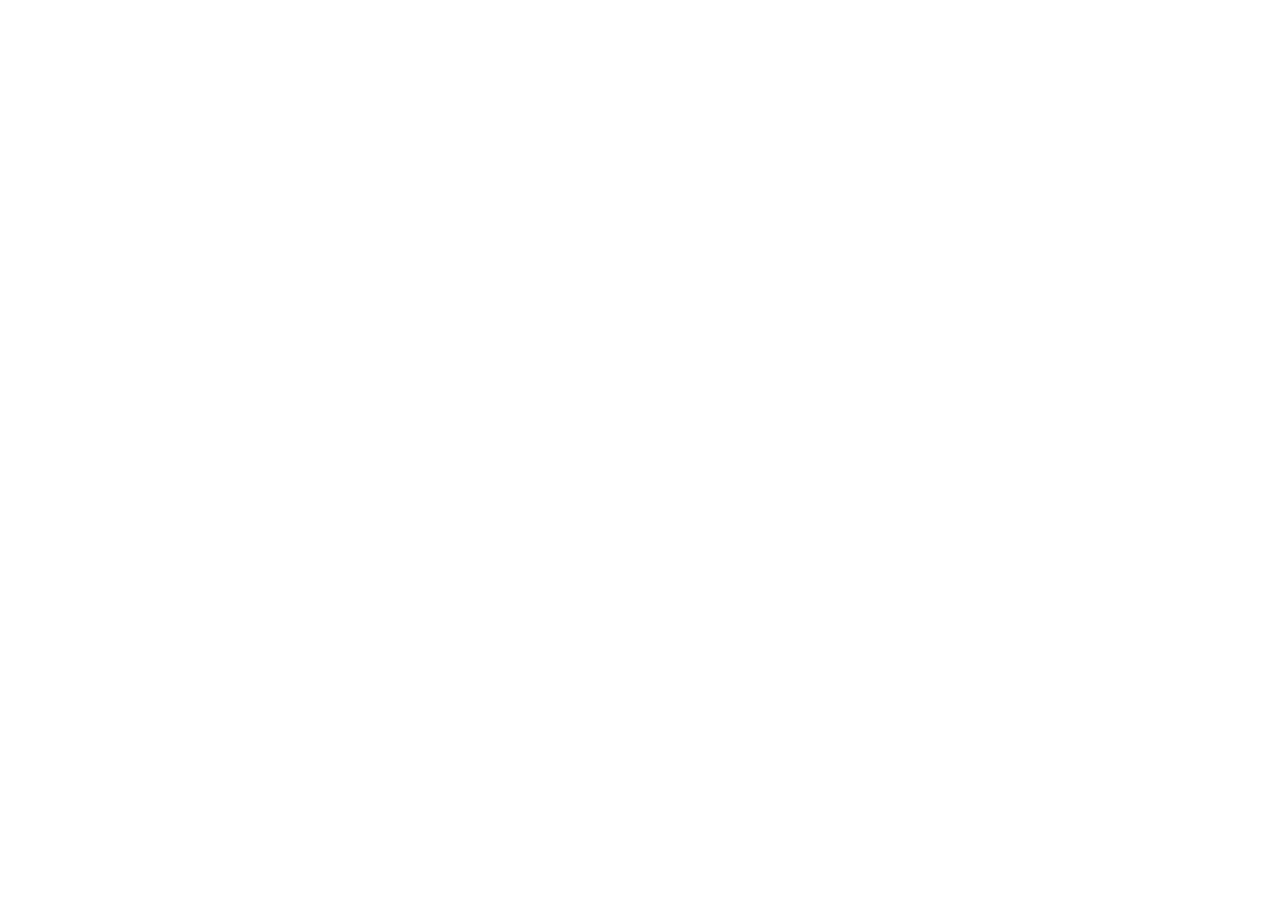
==== learning-path-dashboard/index.html @ 50f43967 "chore: initial project structure" ====
<!DOCTYPE html>
<html lang="vi">
<head>
    <meta charset="UTF-8">
    <meta name="viewport" content="width=device-width, initial-scale=1.0">
    <title>Dashboard Cá nhân & Lộ trình Học tập</title>
    <link rel="stylesheet" href="css/style.css">
    <script src="js/data.js" defer></script>
    <script src="js/app.js" defer></script>
</head>
<body></body>
</html>
---- learning-path-dashboard/css/style.css ----
/* Dashboard Cá nhân & Lộ trình Học tập */
/* Thành viên B sẽ phát triển giao diện và trực quan hóa dữ liệu tại đây */
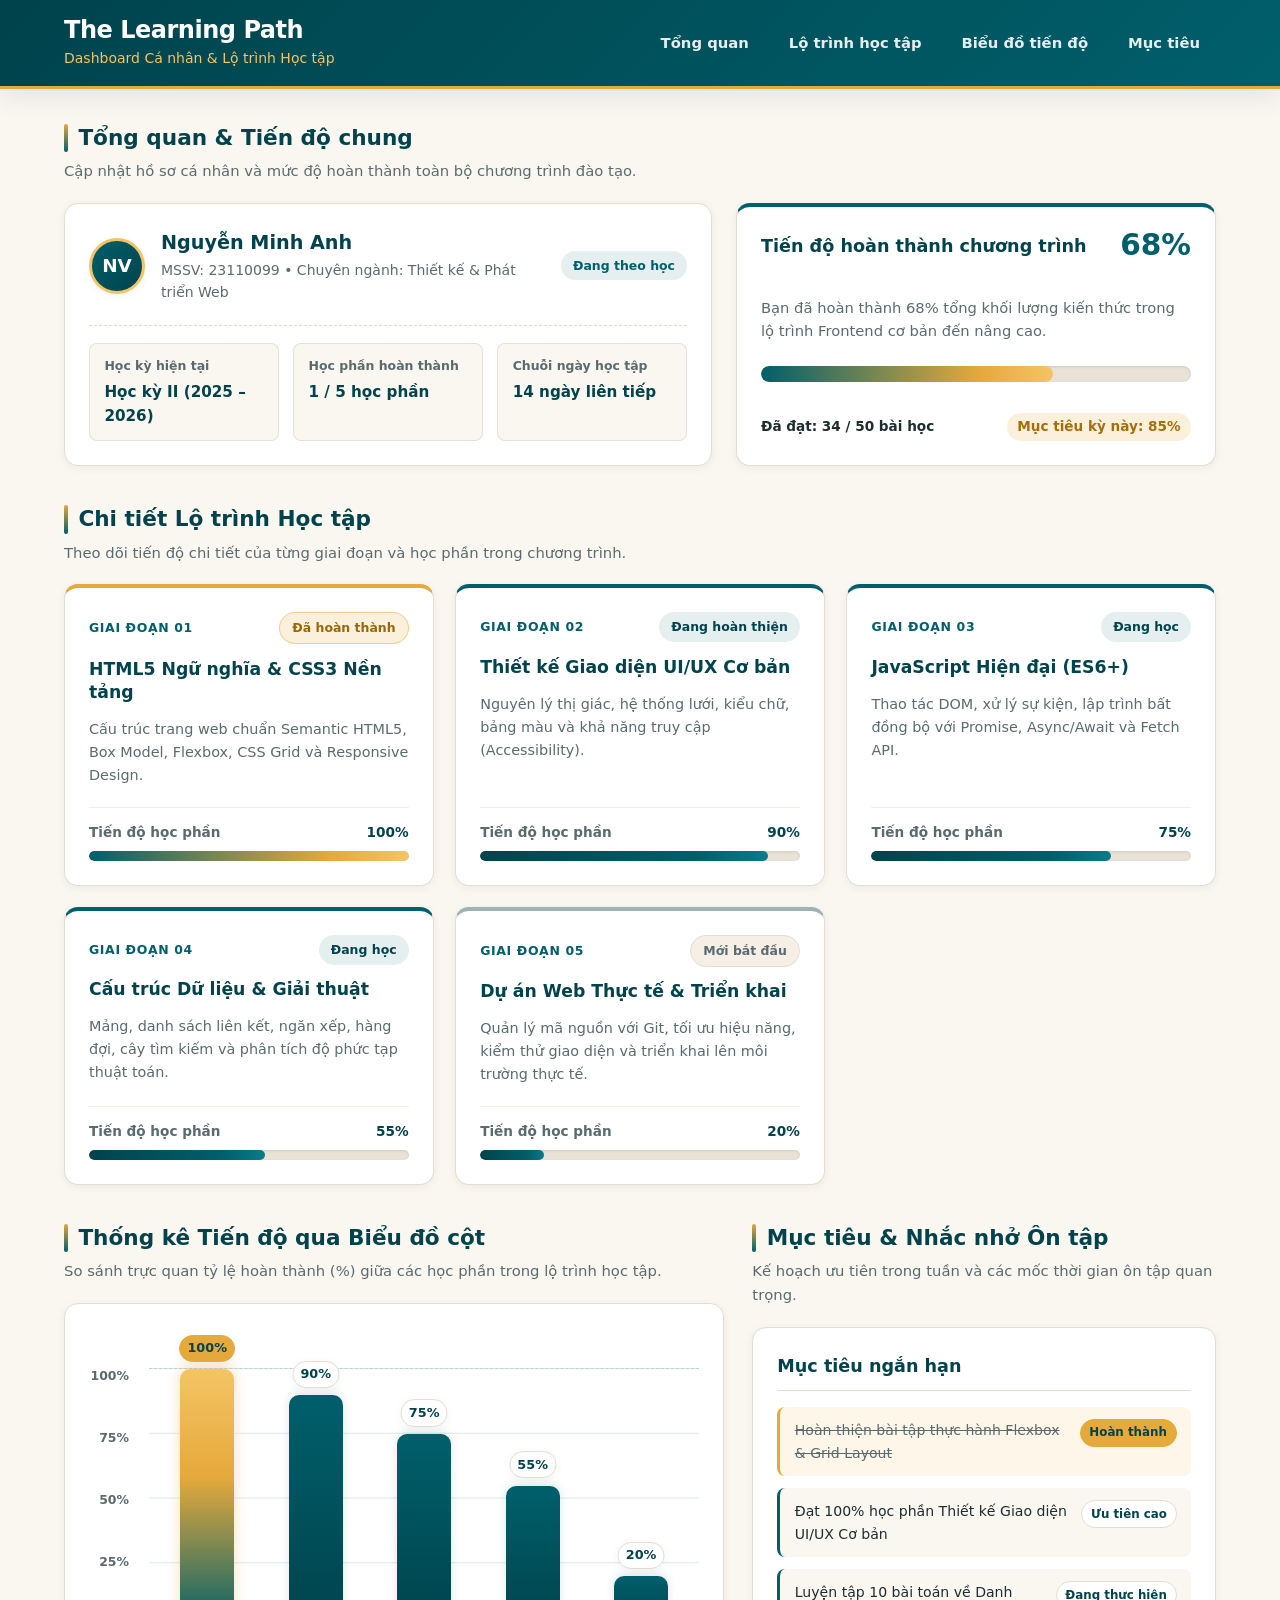
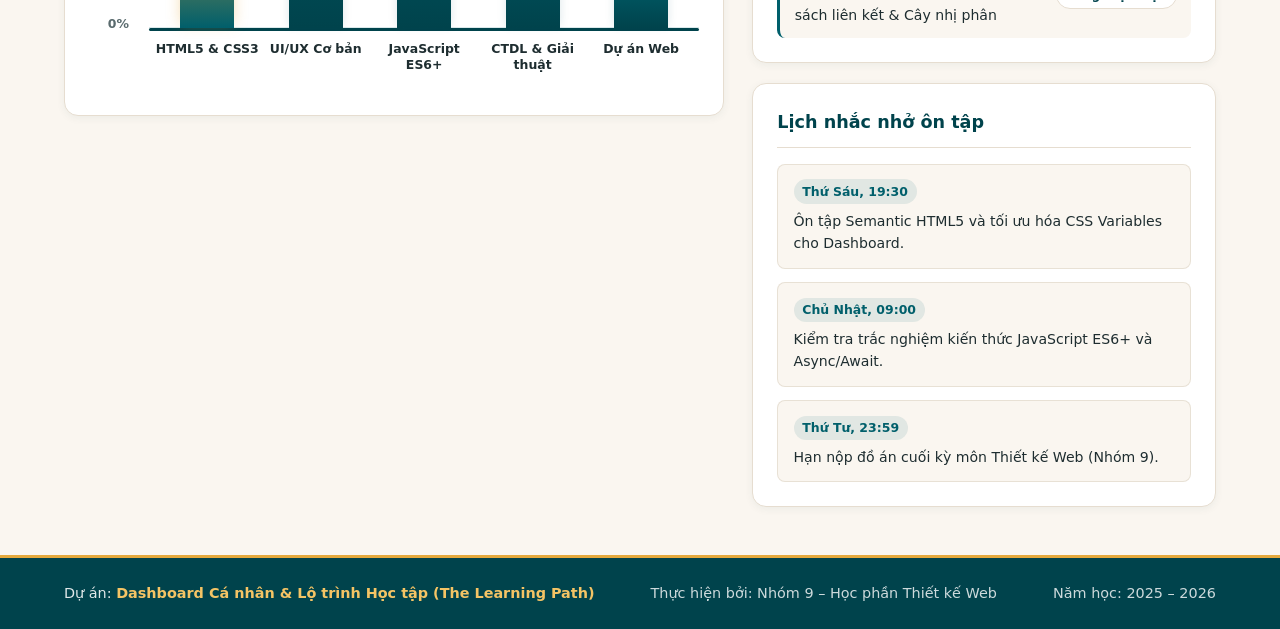
==== commit 5fb43fdd: "them HTML va CSS" ====
--- a/learning-path-dashboard/index.html
+++ b/learning-path-dashboard/index.html
@@ -3,10 +3,338 @@
 <head>
     <meta charset="UTF-8">
     <meta name="viewport" content="width=device-width, initial-scale=1.0">
-    <title>Dashboard Cá nhân & Lộ trình Học tập</title>
-    <link rel="stylesheet" href="css/style.css">
-    <script src="js/data.js" defer></script>
-    <script src="js/app.js" defer></script>
+    <meta name="description" content="Dashboard Cá nhân &amp; Lộ trình Học tập (The Learning Path) theo chuẩn HTML5 ngữ nghĩa.">
+    <title>Dashboard Cá nhân &amp; Lộ trình Học tập | The Learning Path</title>
+    <link rel="stylesheet" href="index.css">
 </head>
-<body></body>
+<body class="dashboard-page">
+
+    <!-- Thẻ <header>: Phần đầu trang chứa nhận diện dự án, tiêu đề chính và điều hướng tổng thể của Dashboard -->
+    <header class="site-header">
+        <div class="header-container">
+            <div class="brand">
+                <h1 class="brand-title">The Learning Path</h1>
+                <p class="brand-subtitle">Dashboard Cá nhân &amp; Lộ trình Học tập</p>
+            </div>
+
+            <!-- Thẻ <nav>: Thanh điều hướng chính chứa các liên kết nội bộ giúp người dùng di chuyển nhanh đến từng phân khu của Dashboard -->
+            <nav class="main-nav" aria-label="Điều hướng chính">
+                <ul class="nav-list">
+                    <li class="nav-item">
+                        <a class="nav-link" href="#overview">Tổng quan</a>
+                    </li>
+                    <li class="nav-item">
+                        <a class="nav-link" href="#learning-path">Lộ trình học tập</a>
+                    </li>
+                    <li class="nav-item">
+                        <a class="nav-link" href="#progress-chart">Biểu đồ tiến độ</a>
+                    </li>
+                    <li class="nav-item">
+                        <a class="nav-link" href="#goals">Mục tiêu</a>
+                    </li>
+                </ul>
+            </nav>
+        </div>
+    </header>
+
+    <!-- Thẻ <main>: Khối nội dung trung tâm và duy nhất của trang, bao bọc toàn bộ dữ liệu học tập, lộ trình, biểu đồ và mục tiêu cá nhân -->
+    <main class="dashboard-main">
+
+        <!-- Thẻ <section>: Phân khu 1 - Tổng quan & Tiến độ chung, tổng hợp hồ sơ sinh viên, trạng thái hiện tại và mức độ hoàn thành chương trình -->
+        <section id="overview" class="dashboard-section overview-section" aria-labelledby="overview-heading">
+            <div class="section-header">
+                <h2 id="overview-heading" class="section-title">Tổng quan &amp; Tiến độ chung</h2>
+                <p class="section-desc">Cập nhật hồ sơ cá nhân và mức độ hoàn thành toàn bộ chương trình đào tạo.</p>
+            </div>
+
+            <div class="overview-grid">
+                <!-- Thẻ <article>: Khối nội dung độc lập hiển thị thông tin cá nhân và trạng thái học tập của sinh viên -->
+                <article class="card student-card">
+                    <div class="student-header">
+                        <div class="student-avatar" aria-hidden="true">NV</div>
+                        <div class="student-identity">
+                            <h3 class="student-name">Nguyễn Minh Anh</h3>
+                            <p class="student-meta">MSSV: 23110099 &bull; Chuyên ngành: Thiết kế &amp; Phát triển Web</p>
+                        </div>
+                        <span class="status-badge status-badge--active">Đang theo học</span>
+                    </div>
+
+                    <dl class="student-stats">
+                        <div class="stat-item">
+                            <dt class="stat-label">Học kỳ hiện tại</dt>
+                            <dd class="stat-value">Học kỳ II (2025 – 2026)</dd>
+                        </div>
+                        <div class="stat-item">
+                            <dt class="stat-label">Học phần hoàn thành</dt>
+                            <dd class="stat-value">1 / 5 học phần</dd>
+                        </div>
+                        <div class="stat-item">
+                            <dt class="stat-label">Chuỗi ngày học tập</dt>
+                            <dd class="stat-value">14 ngày liên tiếp</dd>
+                        </div>
+                    </dl>
+                </article>
+
+                <!-- Thẻ <article>: Khối nội dung độc lập hiển thị thanh Progress Bar tổng quan phần trăm hoàn thành toàn chương trình -->
+                <article class="card overall-progress-card">
+                    <div class="card-header">
+                        <h3 class="card-title">Tiến độ hoàn thành chương trình</h3>
+                        <span class="progress-percent">68%</span>
+                    </div>
+                    <p class="card-summary">Bạn đã hoàn thành 68% tổng khối lượng kiến thức trong lộ trình Frontend cơ bản đến nâng cao.</p>
+
+                    <div class="progress-bar progress-bar--large" role="progressbar" aria-label="Tiến độ hoàn thành chương trình" aria-valuenow="68" aria-valuemin="0" aria-valuemax="100">
+                        <div class="progress-track">
+                            <div class="progress-fill" style="--percent: 68%;"></div>
+                        </div>
+                    </div>
+
+                    <div class="progress-footer">
+                        <span class="progress-note">Đã đạt: 34 / 50 bài học</span>
+                        <span class="progress-target">Mục tiêu kỳ này: 85%</span>
+                    </div>
+                </article>
+            </div>
+        </section>
+
+        <!-- Thẻ <section>: Phân khu 2 - Chi tiết Lộ trình Học tập, liệt kê từng giai đoạn/học phần cùng trạng thái và thanh tiến độ riêng biệt -->
+        <section id="learning-path" class="dashboard-section path-section" aria-labelledby="path-heading">
+            <div class="section-header">
+                <h2 id="path-heading" class="section-title">Chi tiết Lộ trình Học tập</h2>
+                <p class="section-desc">Theo dõi tiến độ chi tiết của từng giai đoạn và học phần trong chương trình.</p>
+            </div>
+
+            <div class="course-grid">
+                <!-- Thẻ <article>: Thẻ học phần đại diện cho Giai đoạn 1 - HTML5 & CSS3 Nền tảng -->
+                <article class="card course-card course-card--completed">
+                    <div class="course-header">
+                        <span class="course-stage">Giai đoạn 01</span>
+                        <span class="status-badge status-badge--completed">Đã hoàn thành</span>
+                    </div>
+                    <h3 class="course-title">HTML5 Ngữ nghĩa &amp; CSS3 Nền tảng</h3>
+                    <p class="course-desc">Cấu trúc trang web chuẩn Semantic HTML5, Box Model, Flexbox, CSS Grid và Responsive Design.</p>
+                    <div class="course-progress">
+                        <div class="progress-info">
+                            <span class="progress-label">Tiến độ học phần</span>
+                            <span class="progress-value">100%</span>
+                        </div>
+                        <div class="progress-bar" role="progressbar" aria-label="Tiến độ HTML5 Ngữ nghĩa và CSS3 Nền tảng" aria-valuenow="100" aria-valuemin="0" aria-valuemax="100">
+                            <div class="progress-track">
+                                <div class="progress-fill" style="--percent: 100%;"></div>
+                            </div>
+                        </div>
+                    </div>
+                </article>
+
+                <!-- Thẻ <article>: Thẻ học phần đại diện cho Giai đoạn 2 - Thiết kế Giao diện UI/UX -->
+                <article class="card course-card course-card--in-progress">
+                    <div class="course-header">
+                        <span class="course-stage">Giai đoạn 02</span>
+                        <span class="status-badge status-badge--in-progress">Đang hoàn thiện</span>
+                    </div>
+                    <h3 class="course-title">Thiết kế Giao diện UI/UX Cơ bản</h3>
+                    <p class="course-desc">Nguyên lý thị giác, hệ thống lưới, kiểu chữ, bảng màu và khả năng truy cập (Accessibility).</p>
+                    <div class="course-progress">
+                        <div class="progress-info">
+                            <span class="progress-label">Tiến độ học phần</span>
+                            <span class="progress-value">90%</span>
+                        </div>
+                        <div class="progress-bar" role="progressbar" aria-label="Tiến độ Thiết kế Giao diện UI/UX Cơ bản" aria-valuenow="90" aria-valuemin="0" aria-valuemax="100">
+                            <div class="progress-track">
+                                <div class="progress-fill" style="--percent: 90%;"></div>
+                            </div>
+                        </div>
+                    </div>
+                </article>
+
+                <!-- Thẻ <article>: Thẻ học phần đại diện cho Giai đoạn 3 - JavaScript Hiện đại -->
+                <article class="card course-card course-card--in-progress">
+                    <div class="course-header">
+                        <span class="course-stage">Giai đoạn 03</span>
+                        <span class="status-badge status-badge--in-progress">Đang học</span>
+                    </div>
+                    <h3 class="course-title">JavaScript Hiện đại (ES6+)</h3>
+                    <p class="course-desc">Thao tác DOM, xử lý sự kiện, lập trình bất đồng bộ với Promise, Async/Await và Fetch API.</p>
+                    <div class="course-progress">
+                        <div class="progress-info">
+                            <span class="progress-label">Tiến độ học phần</span>
+                            <span class="progress-value">75%</span>
+                        </div>
+                        <div class="progress-bar" role="progressbar" aria-label="Tiến độ JavaScript Hiện đại" aria-valuenow="75" aria-valuemin="0" aria-valuemax="100">
+                            <div class="progress-track">
+                                <div class="progress-fill" style="--percent: 75%;"></div>
+                            </div>
+                        </div>
+                    </div>
+                </article>
+
+                <!-- Thẻ <article>: Thẻ học phần đại diện cho Giai đoạn 4 - Cấu trúc Dữ liệu & Giải thuật -->
+                <article class="card course-card course-card--in-progress">
+                    <div class="course-header">
+                        <span class="course-stage">Giai đoạn 04</span>
+                        <span class="status-badge status-badge--in-progress">Đang học</span>
+                    </div>
+                    <h3 class="course-title">Cấu trúc Dữ liệu &amp; Giải thuật</h3>
+                    <p class="course-desc">Mảng, danh sách liên kết, ngăn xếp, hàng đợi, cây tìm kiếm và phân tích độ phức tạp thuật toán.</p>
+                    <div class="course-progress">
+                        <div class="progress-info">
+                            <span class="progress-label">Tiến độ học phần</span>
+                            <span class="progress-value">55%</span>
+                        </div>
+                        <div class="progress-bar" role="progressbar" aria-label="Tiến độ Cấu trúc Dữ liệu và Giải thuật" aria-valuenow="55" aria-valuemin="0" aria-valuemax="100">
+                            <div class="progress-track">
+                                <div class="progress-fill" style="--percent: 55%;"></div>
+                            </div>
+                        </div>
+                    </div>
+                </article>
+
+                <!-- Thẻ <article>: Thẻ học phần đại diện cho Giai đoạn 5 - Dự án Web Thực tế & Triển khai -->
+                <article class="card course-card course-card--upcoming">
+                    <div class="course-header">
+                        <span class="course-stage">Giai đoạn 05</span>
+                        <span class="status-badge status-badge--upcoming">Mới bắt đầu</span>
+                    </div>
+                    <h3 class="course-title">Dự án Web Thực tế &amp; Triển khai</h3>
+                    <p class="course-desc">Quản lý mã nguồn với Git, tối ưu hiệu năng, kiểm thử giao diện và triển khai lên môi trường thực tế.</p>
+                    <div class="course-progress">
+                        <div class="progress-info">
+                            <span class="progress-label">Tiến độ học phần</span>
+                            <span class="progress-value">20%</span>
+                        </div>
+                        <div class="progress-bar" role="progressbar" aria-label="Tiến độ Dự án Web Thực tế và Triển khai" aria-valuenow="20" aria-valuemin="0" aria-valuemax="100">
+                            <div class="progress-track">
+                                <div class="progress-fill" style="--percent: 20%;"></div>
+                            </div>
+                        </div>
+                    </div>
+                </article>
+            </div>
+        </section>
+
+        <!-- Thẻ <section>: Phân khu 3 - Thống kê Tiến độ qua Biểu đồ cột, cung cấp cấu trúc trực quan hóa dữ liệu hoàn thành của 5 học phần bằng CSS thuần -->
+        <section id="progress-chart" class="dashboard-section chart-section" aria-labelledby="chart-heading">
+            <div class="section-header">
+                <h2 id="chart-heading" class="section-title">Thống kê Tiến độ qua Biểu đồ cột</h2>
+                <p class="section-desc">So sánh trực quan tỷ lệ hoàn thành (%) giữa các học phần trong lộ trình học tập.</p>
+            </div>
+
+            <div class="card chart-card">
+                <div class="bar-chart" role="img" aria-label="Biểu đồ cột thể hiện phần trăm hoàn thành của 5 học phần: HTML5/CSS3 100%, UI/UX 90%, JavaScript 75%, CTDL và Giải thuật 55%, Dự án Web 20%">
+                    <div class="chart-y-axis" aria-hidden="true">
+                        <span class="y-tick">100%</span>
+                        <span class="y-tick">75%</span>
+                        <span class="y-tick">50%</span>
+                        <span class="y-tick">25%</span>
+                        <span class="y-tick">0%</span>
+                    </div>
+
+                    <div class="chart-plot">
+                        <div class="chart-bars">
+                            <div class="chart-column" style="--percent: 100%;">
+                                <span class="bar-value">100%</span>
+                                <div class="bar-track">
+                                    <div class="bar-fill"></div>
+                                </div>
+                                <span class="bar-label">HTML5 &amp; CSS3</span>
+                            </div>
+
+                            <div class="chart-column" style="--percent: 90%;">
+                                <span class="bar-value">90%</span>
+                                <div class="bar-track">
+                                    <div class="bar-fill"></div>
+                                </div>
+                                <span class="bar-label">UI/UX Cơ bản</span>
+                            </div>
+
+                            <div class="chart-column" style="--percent: 75%;">
+                                <span class="bar-value">75%</span>
+                                <div class="bar-track">
+                                    <div class="bar-fill"></div>
+                                </div>
+                                <span class="bar-label">JavaScript ES6+</span>
+                            </div>
+
+                            <div class="chart-column" style="--percent: 55%;">
+                                <span class="bar-value">55%</span>
+                                <div class="bar-track">
+                                    <div class="bar-fill"></div>
+                                </div>
+                                <span class="bar-label">CTDL &amp; Giải thuật</span>
+                            </div>
+
+                            <div class="chart-column" style="--percent: 20%;">
+                                <span class="bar-value">20%</span>
+                                <div class="bar-track">
+                                    <div class="bar-fill"></div>
+                                </div>
+                                <span class="bar-label">Dự án Web</span>
+                            </div>
+                        </div>
+                        <div class="chart-x-axis" aria-hidden="true"></div>
+                    </div>
+                </div>
+            </div>
+        </section>
+
+        <!-- Thẻ <aside>: Khối nội dung bổ trợ hiển thị mục tiêu ngắn hạn và lịch nhắc nhở ôn tập giúp sinh viên duy trì kỷ luật học tập -->
+        <aside id="goals" class="dashboard-aside goals-aside" aria-labelledby="goals-heading">
+            <div class="section-header">
+                <h2 id="goals-heading" class="section-title">Mục tiêu &amp; Nhắc nhở Ôn tập</h2>
+                <p class="section-desc">Kế hoạch ưu tiên trong tuần và các mốc thời gian ôn tập quan trọng.</p>
+            </div>
+
+            <div class="aside-grid">
+                <!-- Thẻ <article>: Khối nội dung độc lập liệt kê các mục tiêu học tập ngắn hạn cần hoàn thành trong tuần -->
+                <article class="card goal-card">
+                    <h3 class="card-title">Mục tiêu ngắn hạn</h3>
+                    <ul class="goal-list">
+                        <li class="goal-item goal-item--done">
+                            <span class="goal-text">Hoàn thiện bài tập thực hành Flexbox &amp; Grid Layout</span>
+                            <span class="goal-tag">Hoàn thành</span>
+                        </li>
+                        <li class="goal-item">
+                            <span class="goal-text">Đạt 100% học phần Thiết kế Giao diện UI/UX Cơ bản</span>
+                            <span class="goal-tag">Ưu tiên cao</span>
+                        </li>
+                        <li class="goal-item">
+                            <span class="goal-text">Luyện tập 10 bài toán về Danh sách liên kết &amp; Cây nhị phân</span>
+                            <span class="goal-tag">Đang thực hiện</span>
+                        </li>
+                    </ul>
+                </article>
+
+                <!-- Thẻ <article>: Khối nội dung độc lập hiển thị lịch nhắc nhở ôn tập và hạn nộp bài sắp tới -->
+                <article class="card reminder-card">
+                    <h3 class="card-title">Lịch nhắc nhở ôn tập</h3>
+                    <ul class="reminder-list">
+                        <li class="reminder-item">
+                            <time class="reminder-time" datetime="2026-05-15T19:30">Thứ Sáu, 19:30</time>
+                            <p class="reminder-text">Ôn tập Semantic HTML5 và tối ưu hóa CSS Variables cho Dashboard.</p>
+                        </li>
+                        <li class="reminder-item">
+                            <time class="reminder-time" datetime="2026-05-17T09:00">Chủ Nhật, 09:00</time>
+                            <p class="reminder-text">Kiểm tra trắc nghiệm kiến thức JavaScript ES6+ và Async/Await.</p>
+                        </li>
+                        <li class="reminder-item">
+                            <time class="reminder-time" datetime="2026-05-20T23:59">Thứ Tư, 23:59</time>
+                            <p class="reminder-text">Hạn nộp đồ án cuối kỳ môn Thiết kế Web (Nhóm 9).</p>
+                        </li>
+                    </ul>
+                </article>
+            </div>
+        </aside>
+
+    </main>
+
+    <!-- Thẻ <footer>: Phần chân trang chứa thông tin bản quyền dự án, nhóm sinh viên thực hiện và năm học -->
+    <footer class="site-footer">
+        <div class="footer-container">
+            <p class="footer-project">Dự án: <strong>Dashboard Cá nhân &amp; Lộ trình Học tập (The Learning Path)</strong></p>
+            <p class="footer-team">Thực hiện bởi: Nhóm 9 &ndash; Học phần Thiết kế Web</p>
+            <p class="footer-year">Năm học: 2025 &ndash; 2026</p>
+        </div>
+    </footer>
+
+</body>
 </html>
--- a/learning-path-dashboard/index.css
+++ b/learning-path-dashboard/index.css
@@ -0,0 +1,888 @@
+/* ==========================================================================
+   The Learning Path - Dashboard Cá nhân & Lộ trình Học tập
+   Stylesheet chuẩn CSS3 thuần (Không thư viện, không tiền xử lý)
+   ========================================================================== */
+
+/* 1. Biến màu & Reset */
+:root {
+    /* Bảng màu chủ đạo */
+    --color-bg: #FAF6F0;
+    --color-surface: #FFFFFF;
+    --color-surface-soft: #F5EFE6;
+    --color-primary: #005F6B;
+    --color-primary-dark: #00434C;
+    --color-primary-soft: rgba(0, 95, 107, 0.1);
+    --color-accent: #E5A93C;
+    --color-accent-light: #F4C465;
+    --color-accent-soft: rgba(229, 169, 60, 0.18);
+
+    /* Màu chữ & đường viền */
+    --color-text: #1E2D30;
+    --color-text-muted: #5A6B6E;
+    --color-text-inverse: #FFFFFF;
+    --color-border: #E6DDD0;
+    --color-track: #EAE2D6;
+
+    /* Typography */
+    --font-sans: "Segoe UI", system-ui, -apple-system, BlinkMacSystemFont, Roboto, "Helvetica Neue", Arial, sans-serif;
+
+    /* Bo góc, đổ bóng & chuyển động */
+    --radius-sm: 8px;
+    --radius-md: 14px;
+    --radius-lg: 20px;
+    --radius-pill: 999px;
+    --shadow-sm: 0 2px 8px rgba(0, 67, 76, 0.06);
+    --shadow-md: 0 8px 24px rgba(0, 67, 76, 0.09);
+    --shadow-hover: 0 12px 28px rgba(0, 67, 76, 0.14);
+    --transition-base: 0.25s ease;
+
+    /* Kích thước chuẩn */
+    --container-max: 1200px;
+    --chart-height: 260px;
+}
+
+*,
+*::before,
+*::after {
+    box-sizing: border-box;
+    margin: 0;
+    padding: 0;
+}
+
+html {
+    scroll-behavior: smooth;
+    font-size: 16px;
+}
+
+body.dashboard-page {
+    min-height: 100vh;
+    display: flex;
+    flex-direction: column;
+    font-family: var(--font-sans);
+    line-height: 1.6;
+    color: var(--color-text);
+    background-color: var(--color-bg);
+    -webkit-font-smoothing: antialiased;
+}
+
+ul,
+ol {
+    list-style: none;
+}
+
+a {
+    color: inherit;
+    text-decoration: none;
+}
+
+/* 2. Bố cục Header & Navigation */
+.site-header {
+    position: sticky;
+    top: 0;
+    z-index: 100;
+    background: linear-gradient(135deg, var(--color-primary-dark) 0%, var(--color-primary) 100%);
+    color: var(--color-text-inverse);
+    border-bottom: 3px solid var(--color-accent);
+    box-shadow: var(--shadow-md);
+}
+
+.header-container {
+    max-width: var(--container-max);
+    margin: 0 auto;
+    padding: 1rem 1.5rem;
+    display: flex;
+    align-items: center;
+    justify-content: space-between;
+    gap: 1.5rem;
+}
+
+.brand {
+    display: flex;
+    flex-direction: column;
+    gap: 0.15rem;
+}
+
+.brand-title {
+    font-size: 1.5rem;
+    font-weight: 800;
+    letter-spacing: -0.02em;
+    line-height: 1.2;
+    color: var(--color-text-inverse);
+}
+
+.brand-subtitle {
+    font-size: 0.875rem;
+    color: var(--color-accent-light);
+    font-weight: 500;
+}
+
+.main-nav {
+    display: flex;
+    align-items: center;
+}
+
+.nav-list {
+    display: flex;
+    align-items: center;
+    flex-wrap: wrap;
+    gap: 0.5rem;
+}
+
+.nav-link {
+    display: inline-block;
+    padding: 0.55rem 1rem;
+    font-size: 0.925rem;
+    font-weight: 600;
+    color: rgba(255, 255, 255, 0.9);
+    border-radius: var(--radius-pill);
+    transition: background-color var(--transition-base), color var(--transition-base), transform var(--transition-base);
+}
+
+.nav-link:hover,
+.nav-link:focus-visible {
+    background-color: var(--color-accent);
+    color: var(--color-primary-dark);
+    transform: translateY(-1px);
+    outline: none;
+}
+
+/* 3. Bố cục Main & Các Section */
+.dashboard-main {
+    flex: 1;
+    width: 100%;
+    max-width: var(--container-max);
+    margin: 0 auto;
+    padding: 2rem 1.5rem 3rem;
+    display: grid;
+    grid-template-columns: repeat(12, minmax(0, 1fr));
+    gap: 2.25rem 1.75rem;
+    align-items: start;
+}
+
+.overview-section,
+.path-section {
+    grid-column: 1 / -1;
+}
+
+.chart-section {
+    grid-column: 1 / 8;
+}
+
+.goals-aside {
+    grid-column: 8 / -1;
+}
+
+.dashboard-section,
+.dashboard-aside {
+    scroll-margin-top: 5.5rem;
+}
+
+/* Tiêu đề phân khu */
+.section-header {
+    margin-bottom: 1.25rem;
+}
+
+.section-title {
+    position: relative;
+    display: inline-block;
+    font-size: 1.35rem;
+    font-weight: 700;
+    color: var(--color-primary-dark);
+    padding-left: 0.9rem;
+    margin-bottom: 0.25rem;
+}
+
+.section-title::before {
+    content: "";
+    position: absolute;
+    left: 0;
+    top: 0.2rem;
+    bottom: 0.2rem;
+    width: 4px;
+    border-radius: var(--radius-pill);
+    background: linear-gradient(180deg, var(--color-accent) 0%, var(--color-primary) 100%);
+}
+
+.section-desc {
+    font-size: 0.925rem;
+    color: var(--color-text-muted);
+}
+
+/* Thẻ nội dung (Card) chung */
+.card {
+    background-color: var(--color-surface);
+    border: 1px solid var(--color-border);
+    border-radius: var(--radius-md);
+    padding: 1.5rem;
+    box-shadow: var(--shadow-sm);
+    transition: transform var(--transition-base), box-shadow var(--transition-base), border-color var(--transition-base);
+}
+
+.card:hover {
+    transform: translateY(-3px);
+    box-shadow: var(--shadow-hover);
+    border-color: rgba(0, 95, 107, 0.28);
+}
+
+.card-header {
+    display: flex;
+    align-items: center;
+    justify-content: space-between;
+    gap: 1rem;
+    margin-bottom: 0.75rem;
+}
+
+.card-title {
+    font-size: 1.1rem;
+    font-weight: 700;
+    color: var(--color-primary-dark);
+}
+
+/* Nhãn trạng thái (Status Badge) */
+.status-badge {
+    display: inline-flex;
+    align-items: center;
+    padding: 0.3rem 0.75rem;
+    font-size: 0.78rem;
+    font-weight: 700;
+    border-radius: var(--radius-pill);
+    white-space: nowrap;
+}
+
+.status-badge--active {
+    background-color: var(--color-primary-soft);
+    color: var(--color-primary);
+}
+
+.status-badge--completed {
+    background-color: var(--color-accent-soft);
+    color: #9A6708;
+    border: 1px solid rgba(229, 169, 60, 0.45);
+}
+
+.status-badge--in-progress {
+    background-color: var(--color-primary-soft);
+    color: var(--color-primary-dark);
+}
+
+.status-badge--upcoming {
+    background-color: var(--color-surface-soft);
+    color: var(--color-text-muted);
+    border: 1px solid var(--color-border);
+}
+
+/* Section 1: Tổng quan & Tiến độ chung */
+.overview-grid {
+    display: grid;
+    grid-template-columns: 1.35fr 1fr;
+    gap: 1.5rem;
+}
+
+.student-card {
+    display: flex;
+    flex-direction: column;
+    justify-content: space-between;
+    gap: 1.35rem;
+}
+
+.student-header {
+    display: flex;
+    align-items: center;
+    gap: 1rem;
+    flex-wrap: wrap;
+}
+
+.student-avatar {
+    width: 56px;
+    height: 56px;
+    flex-shrink: 0;
+    border-radius: 50%;
+    display: flex;
+    align-items: center;
+    justify-content: center;
+    font-size: 1.15rem;
+    font-weight: 800;
+    color: var(--color-text-inverse);
+    background: linear-gradient(135deg, var(--color-primary) 0%, var(--color-primary-dark) 100%);
+    border: 3px solid var(--color-accent-light);
+    box-shadow: var(--shadow-sm);
+}
+
+.student-identity {
+    flex: 1;
+    min-width: 180px;
+}
+
+.student-name {
+    font-size: 1.2rem;
+    font-weight: 700;
+    color: var(--color-primary-dark);
+}
+
+.student-meta {
+    font-size: 0.875rem;
+    color: var(--color-text-muted);
+}
+
+.student-stats {
+    display: grid;
+    grid-template-columns: repeat(3, minmax(0, 1fr));
+    gap: 0.9rem;
+    padding-top: 1.1rem;
+    border-top: 1px dashed var(--color-border);
+}
+
+.stat-item {
+    background-color: var(--color-bg);
+    padding: 0.75rem 0.9rem;
+    border-radius: var(--radius-sm);
+    border: 1px solid rgba(230, 221, 208, 0.8);
+}
+
+.stat-label {
+    font-size: 0.78rem;
+    font-weight: 600;
+    color: var(--color-text-muted);
+    margin-bottom: 0.2rem;
+}
+
+.stat-value {
+    font-size: 0.95rem;
+    font-weight: 700;
+    color: var(--color-primary-dark);
+}
+
+.overall-progress-card {
+    display: flex;
+    flex-direction: column;
+    justify-content: space-between;
+    gap: 1rem;
+    border-top: 4px solid var(--color-primary);
+}
+
+.progress-percent {
+    font-size: 1.85rem;
+    font-weight: 800;
+    line-height: 1;
+    color: var(--color-primary);
+}
+
+.card-summary {
+    font-size: 0.92rem;
+    color: var(--color-text-muted);
+}
+
+.progress-footer {
+    display: flex;
+    align-items: center;
+    justify-content: space-between;
+    gap: 0.75rem;
+    font-size: 0.85rem;
+    padding-top: 0.5rem;
+}
+
+.progress-note {
+    font-weight: 600;
+    color: var(--color-text);
+}
+
+.progress-target {
+    font-weight: 700;
+    color: #A66E08;
+    background-color: var(--color-accent-soft);
+    padding: 0.2rem 0.65rem;
+    border-radius: var(--radius-pill);
+}
+
+/* Section 2: Chi tiết Lộ trình Học tập */
+.course-grid {
+    display: grid;
+    grid-template-columns: repeat(auto-fit, minmax(290px, 1fr));
+    gap: 1.35rem;
+}
+
+.course-card {
+    display: flex;
+    flex-direction: column;
+    gap: 0.85rem;
+    border-top: 4px solid var(--color-primary);
+}
+
+.course-card--completed {
+    border-top-color: var(--color-accent);
+}
+
+.course-card--upcoming {
+    border-top-color: #9FB3B6;
+}
+
+.course-header {
+    display: flex;
+    align-items: center;
+    justify-content: space-between;
+    gap: 0.75rem;
+}
+
+.course-stage {
+    font-size: 0.78rem;
+    font-weight: 700;
+    text-transform: uppercase;
+    letter-spacing: 0.05em;
+    color: var(--color-primary);
+}
+
+.course-title {
+    font-size: 1.08rem;
+    font-weight: 700;
+    color: var(--color-primary-dark);
+    line-height: 1.35;
+}
+
+.course-desc {
+    flex: 1;
+    font-size: 0.9rem;
+    color: var(--color-text-muted);
+}
+
+.course-progress {
+    margin-top: 0.4rem;
+    padding-top: 0.85rem;
+    border-top: 1px solid var(--color-surface-soft);
+}
+
+.progress-info {
+    display: flex;
+    align-items: center;
+    justify-content: space-between;
+    margin-bottom: 0.45rem;
+    font-size: 0.85rem;
+}
+
+.progress-label {
+    font-weight: 600;
+    color: var(--color-text-muted);
+}
+
+.progress-value {
+    font-weight: 800;
+    color: var(--color-primary-dark);
+}
+
+/* Khối bổ trợ Aside: Mục tiêu & Lịch nhắc nhở */
+.aside-grid {
+    display: grid;
+    grid-template-columns: 1fr;
+    gap: 1.25rem;
+}
+
+.goal-card .card-title,
+.reminder-card .card-title {
+    margin-bottom: 1rem;
+    padding-bottom: 0.65rem;
+    border-bottom: 1px solid var(--color-border);
+}
+
+.goal-list {
+    display: flex;
+    flex-direction: column;
+    gap: 0.75rem;
+}
+
+.goal-item {
+    display: flex;
+    align-items: flex-start;
+    justify-content: space-between;
+    gap: 0.75rem;
+    padding: 0.75rem 0.9rem;
+    background-color: var(--color-bg);
+    border-left: 3px solid var(--color-primary);
+    border-radius: var(--radius-sm);
+    font-size: 0.88rem;
+}
+
+.goal-item--done {
+    border-left-color: var(--color-accent);
+    background-color: rgba(244, 196, 101, 0.14);
+}
+
+.goal-item--done .goal-text {
+    color: var(--color-text-muted);
+    text-decoration: line-through;
+}
+
+.goal-text {
+    font-weight: 500;
+    color: var(--color-text);
+}
+
+.goal-tag {
+    flex-shrink: 0;
+    font-size: 0.74rem;
+    font-weight: 700;
+    padding: 0.2rem 0.55rem;
+    border-radius: var(--radius-pill);
+    background-color: var(--color-surface);
+    color: var(--color-primary-dark);
+    border: 1px solid var(--color-border);
+}
+
+.goal-item--done .goal-tag {
+    background-color: var(--color-accent);
+    color: var(--color-primary-dark);
+    border-color: var(--color-accent);
+}
+
+.reminder-list {
+    display: flex;
+    flex-direction: column;
+    gap: 0.85rem;
+}
+
+.reminder-item {
+    padding: 0.8rem 0.95rem;
+    border-radius: var(--radius-sm);
+    background-color: var(--color-bg);
+    border: 1px solid rgba(230, 221, 208, 0.85);
+    transition: border-color var(--transition-base), background-color var(--transition-base);
+}
+
+.reminder-item:hover {
+    border-color: var(--color-accent);
+    background-color: #FFFDF9;
+}
+
+.reminder-time {
+    display: inline-block;
+    font-size: 0.78rem;
+    font-weight: 700;
+    color: var(--color-primary);
+    background-color: var(--color-primary-soft);
+    padding: 0.15rem 0.55rem;
+    border-radius: var(--radius-pill);
+    margin-bottom: 0.35rem;
+}
+
+.reminder-text {
+    font-size: 0.88rem;
+    color: var(--color-text);
+}
+
+/* 4. Thanh tiến độ (Progress Bar) */
+@keyframes fillProgress {
+    from {
+        width: 0%;
+    }
+    to {
+        width: var(--percent, 0%);
+    }
+}
+
+.progress-bar {
+    width: 100%;
+}
+
+.progress-track {
+    width: 100%;
+    height: 10px;
+    background-color: var(--color-track);
+    border-radius: var(--radius-pill);
+    overflow: hidden;
+    box-shadow: inset 0 1px 3px rgba(0, 67, 76, 0.12);
+}
+
+.progress-bar--large .progress-track {
+    height: 16px;
+}
+
+.progress-fill {
+    height: 100%;
+    width: var(--percent, 0%);
+    border-radius: var(--radius-pill);
+    background: linear-gradient(90deg, var(--color-primary-dark) 0%, var(--color-primary) 75%, #0A7B8A 100%);
+    transition: width 0.6s cubic-bezier(0.22, 1, 0.36, 1), filter var(--transition-base);
+    animation: fillProgress 0.9s cubic-bezier(0.22, 1, 0.36, 1) forwards;
+}
+
+.progress-bar--large .progress-fill,
+.course-card--completed .progress-fill {
+    background: linear-gradient(90deg, var(--color-primary) 0%, var(--color-accent) 75%, var(--color-accent-light) 100%);
+}
+
+.card:hover .progress-fill {
+    filter: brightness(1.06);
+}
+
+/* 5. Biểu đồ cột CSS thuần */
+@keyframes growBar {
+    from {
+        transform: scaleY(0);
+    }
+    to {
+        transform: scaleY(1);
+    }
+}
+
+.chart-card {
+    padding: 1.75rem 1.5rem 1.5rem;
+    overflow-x: auto;
+}
+
+.bar-chart {
+    display: grid;
+    grid-template-columns: 44px 1fr;
+    gap: 1rem;
+    align-items: start;
+    min-width: 460px;
+}
+
+/* Trục tung (Y-Axis) đồng bộ chính xác với chiều cao vùng vẽ cột */
+.chart-y-axis {
+    height: var(--chart-height);
+    margin-top: 2.25rem;
+    display: flex;
+    flex-direction: column;
+    justify-content: space-between;
+    align-items: flex-end;
+    padding-right: 0.25rem;
+}
+
+.y-tick {
+    font-size: 0.78rem;
+    font-weight: 600;
+    color: var(--color-text-muted);
+    line-height: 1;
+    transform: translateY(0.15rem);
+}
+
+/* Khung vẽ biểu đồ & đường kẻ ngang tham chiếu mờ */
+.chart-plot {
+    position: relative;
+    padding-bottom: 3.75rem;
+}
+
+.chart-bars {
+    position: relative;
+    height: var(--chart-height);
+    margin-top: 2.25rem;
+    padding: 0 0.75rem;
+    display: flex;
+    align-items: flex-end;
+    justify-content: space-around;
+    gap: 1rem;
+    border-top: 1px dashed rgba(0, 95, 107, 0.16);
+    background-image: linear-gradient(to top, rgba(0, 95, 107, 0.14) 1px, transparent 1px);
+    background-size: 100% 25%;
+}
+
+/* Đường trục đáy rõ nét */
+.chart-x-axis {
+    height: 3px;
+    width: 100%;
+    background-color: var(--color-primary-dark);
+    border-radius: var(--radius-pill);
+}
+
+/* Từng cột dữ liệu tự động co giãn theo biến --percent từ HTML */
+.chart-column {
+    position: relative;
+    flex: 1;
+    max-width: 96px;
+    height: var(--percent, 0%);
+    min-height: 6px;
+    display: flex;
+    flex-direction: column;
+    align-items: center;
+    justify-content: flex-end;
+}
+
+.bar-track {
+    width: 100%;
+    max-width: 54px;
+    height: 100%;
+    display: flex;
+    align-items: flex-end;
+}
+
+.bar-fill {
+    width: 100%;
+    height: 100%;
+    border-radius: 10px 10px 0 0;
+    background: linear-gradient(180deg, var(--color-primary) 0%, var(--color-primary-dark) 100%);
+    box-shadow: 0 -2px 10px rgba(0, 95, 107, 0.14);
+    transform-origin: bottom;
+    animation: growBar 0.85s cubic-bezier(0.22, 1, 0.36, 1) forwards;
+    transition: background var(--transition-base), transform var(--transition-base), box-shadow var(--transition-base);
+}
+
+/* Điểm nhấn màu vàng ấm kết hợp xanh cổ vịt cho cột đạt mốc cao nhất (100%) */
+.chart-column[style*="--percent: 100%"] .bar-fill {
+    background: linear-gradient(180deg, var(--color-accent-light) 0%, var(--color-accent) 42%, var(--color-primary) 100%);
+    box-shadow: 0 -4px 14px rgba(229, 169, 60, 0.35);
+}
+
+.chart-column:hover .bar-fill {
+    background: linear-gradient(180deg, var(--color-accent-light) 0%, var(--color-accent) 60%, var(--color-primary) 100%);
+    transform: scaleX(1.06);
+    box-shadow: 0 -6px 16px rgba(229, 169, 60, 0.38);
+}
+
+/* Con số phần trăm hiển thị rõ trên đỉnh mỗi cột */
+.bar-value {
+    position: absolute;
+    bottom: calc(100% + 0.45rem);
+    left: 50%;
+    transform: translateX(-50%);
+    font-size: 0.8rem;
+    font-weight: 800;
+    color: var(--color-primary-dark);
+    background-color: var(--color-surface);
+    padding: 0.15rem 0.45rem;
+    border-radius: var(--radius-pill);
+    border: 1px solid var(--color-border);
+    white-space: nowrap;
+    box-shadow: var(--shadow-sm);
+    transition: background-color var(--transition-base), color var(--transition-base), border-color var(--transition-base);
+}
+
+.chart-column[style*="--percent: 100%"] .bar-value,
+.chart-column:hover .bar-value {
+    background-color: var(--color-accent);
+    color: var(--color-primary-dark);
+    border-color: var(--color-accent);
+}
+
+/* Nhãn tên danh mục căn đều bên dưới trục đáy */
+.bar-label {
+    position: absolute;
+    top: calc(100% + 0.8rem);
+    left: 50%;
+    transform: translateX(-50%);
+    width: 108px;
+    text-align: center;
+    font-size: 0.78rem;
+    font-weight: 600;
+    line-height: 1.3;
+    color: var(--color-text);
+}
+
+/* 6. Footer & Responsive */
+.site-footer {
+    margin-top: auto;
+    background-color: var(--color-primary-dark);
+    color: rgba(255, 255, 255, 0.88);
+    border-top: 3px solid var(--color-accent);
+}
+
+.footer-container {
+    max-width: var(--container-max);
+    margin: 0 auto;
+    padding: 1.5rem;
+    display: flex;
+    align-items: center;
+    justify-content: space-between;
+    flex-wrap: wrap;
+    gap: 0.75rem 1.5rem;
+    font-size: 0.9rem;
+}
+
+.footer-project strong {
+    color: var(--color-accent-light);
+    font-weight: 700;
+}
+
+.footer-team,
+.footer-year {
+    color: rgba(255, 255, 255, 0.8);
+}
+
+/* Tablet (<= 1024px) */
+@media (max-width: 1024px) {
+    .dashboard-main {
+        grid-template-columns: 1fr;
+    }
+
+    .chart-section,
+    .goals-aside {
+        grid-column: 1 / -1;
+    }
+
+    .overview-grid {
+        grid-template-columns: 1fr;
+    }
+
+    .aside-grid {
+        grid-template-columns: repeat(2, minmax(0, 1fr));
+    }
+}
+
+/* Di động & Màn hình nhỏ (<= 768px) */
+@media (max-width: 768px) {
+    .header-container {
+        flex-direction: column;
+        align-items: flex-start;
+        padding: 1rem 1.15rem;
+        gap: 0.9rem;
+    }
+
+    .nav-list {
+        width: 100%;
+        gap: 0.4rem;
+    }
+
+    .nav-link {
+        padding: 0.45rem 0.8rem;
+        font-size: 0.86rem;
+        background-color: rgba(255, 255, 255, 0.08);
+    }
+
+    .dashboard-main {
+        padding: 1.5rem 1rem 2.25rem;
+        gap: 1.75rem;
+    }
+
+    .card {
+        padding: 1.2rem;
+    }
+
+    .student-stats {
+        grid-template-columns: 1fr;
+    }
+
+    .aside-grid {
+        grid-template-columns: 1fr;
+    }
+
+    .progress-footer {
+        flex-direction: column;
+        align-items: flex-start;
+    }
+
+    .footer-container {
+        flex-direction: column;
+        align-items: flex-start;
+        padding: 1.25rem 1rem;
+    }
+}
+
+/* Màn hình rất nhỏ (<= 480px) */
+@media (max-width: 480px) {
+    :root {
+        --chart-height: 220px;
+    }
+
+    .brand-title {
+        font-size: 1.3rem;
+    }
+
+    .section-title {
+        font-size: 1.18rem;
+    }
+
+    .course-grid {
+        grid-template-columns: 1fr;
+    }
+
+    .bar-chart {
+        min-width: 420px;
+    }
+}
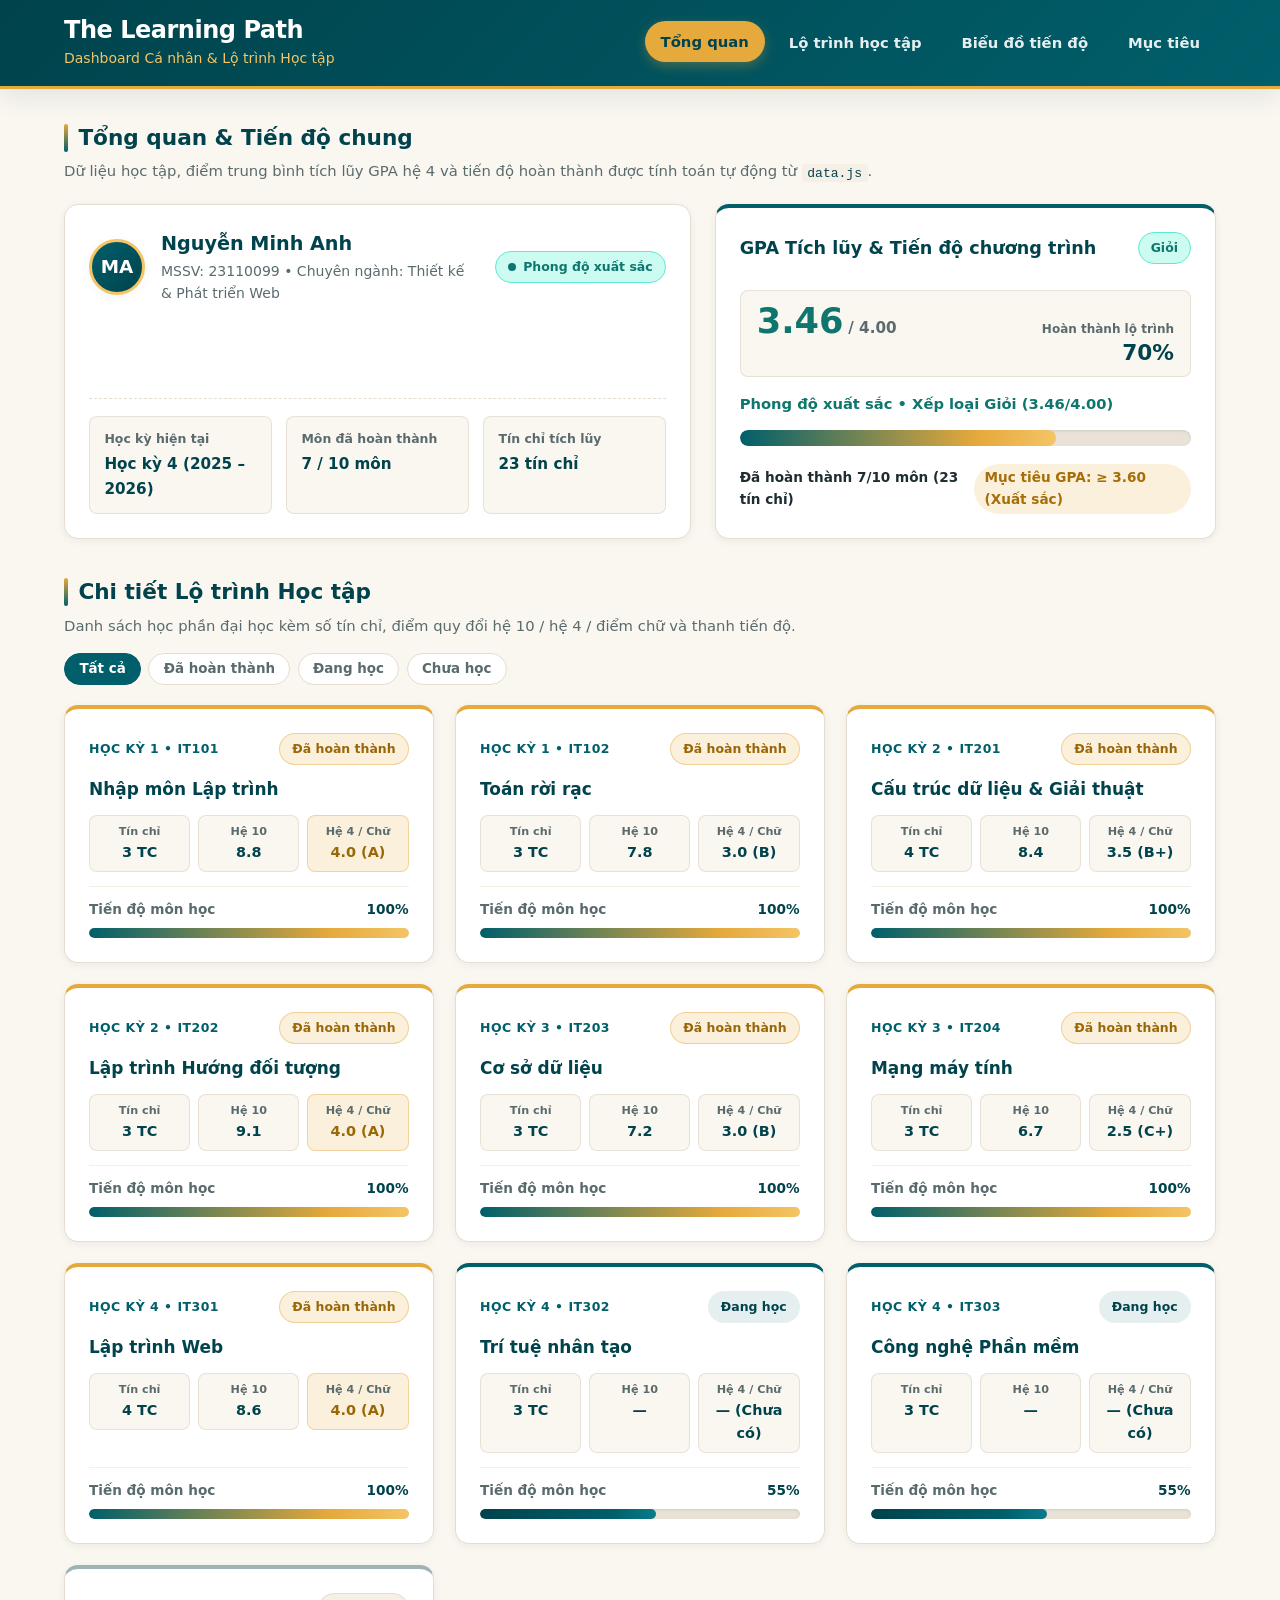
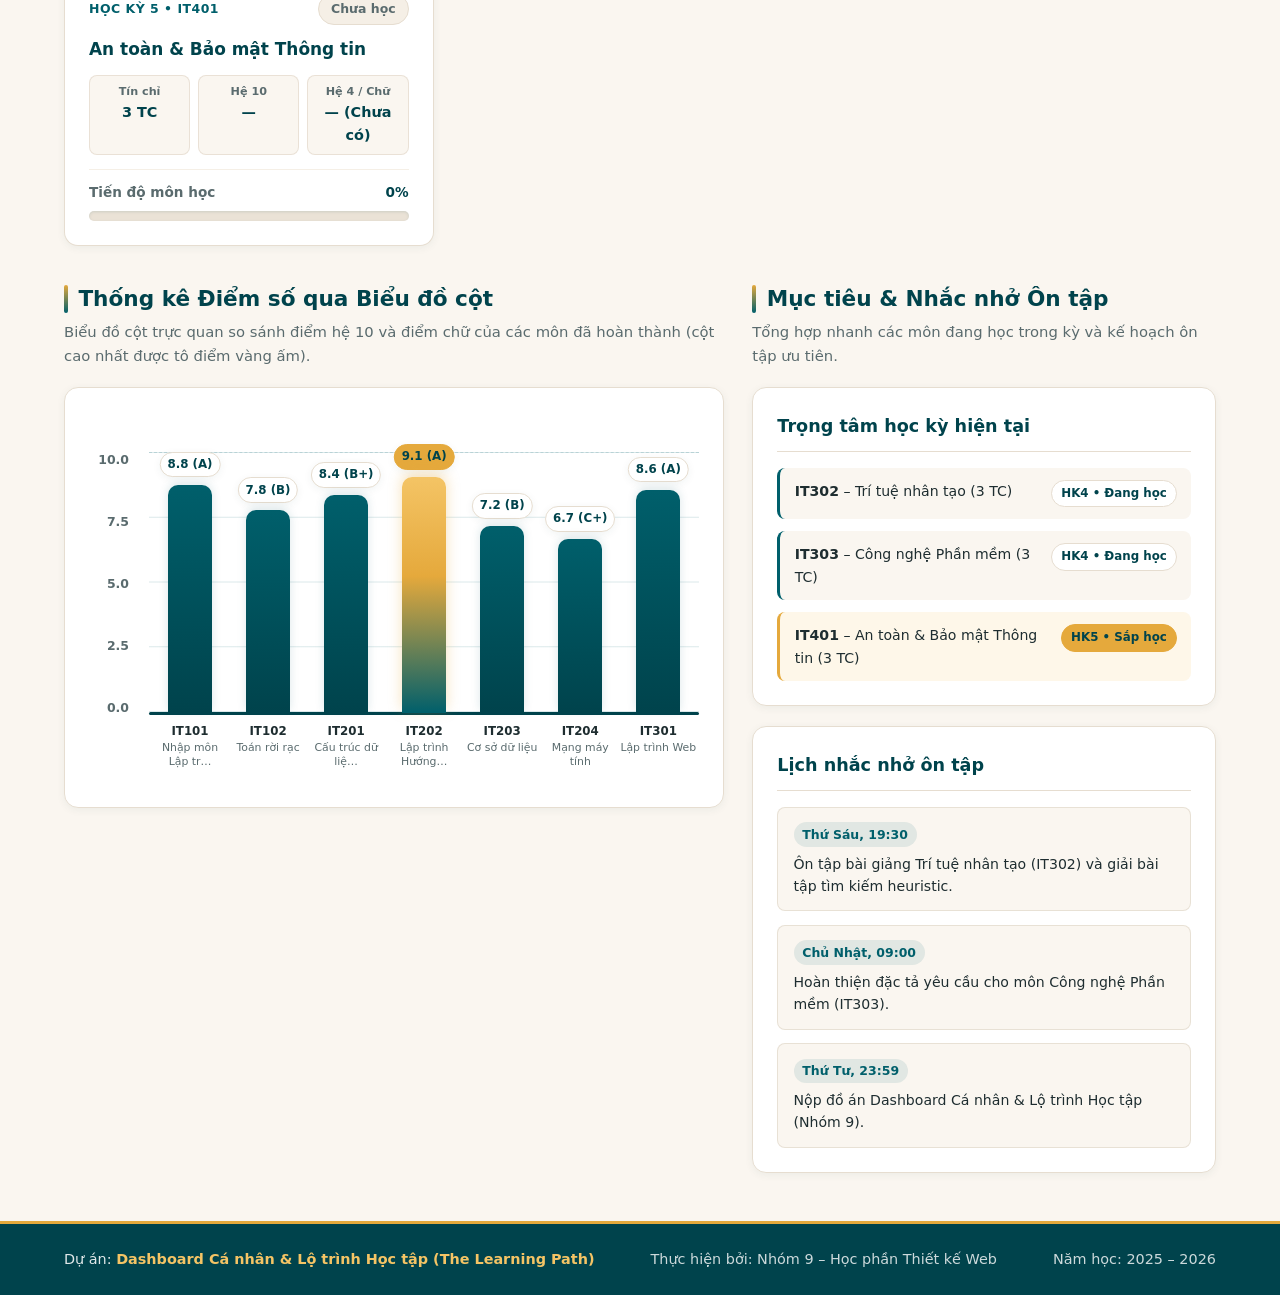
==== commit be718117: "Thay doi style" ====
--- a/learning-path-dashboard/index.html
+++ b/learning-path-dashboard/index.html
@@ -3,14 +3,15 @@
 <head>
     <meta charset="UTF-8">
     <meta name="viewport" content="width=device-width, initial-scale=1.0">
-    <meta name="description" content="Dashboard Cá nhân &amp; Lộ trình Học tập (The Learning Path) theo chuẩn HTML5 ngữ nghĩa.">
+    <meta name="description" content="Dashboard Cá nhân &amp; Lộ trình Học tập (The Learning Path) theo chuẩn HTML5 ngữ nghĩa, CSS3 thuần và Vanilla JavaScript.">
     <title>Dashboard Cá nhân &amp; Lộ trình Học tập | The Learning Path</title>
-    <link rel="stylesheet" href="index.css">
+    <link rel="stylesheet" href="css/style.css">
 </head>
 <body class="dashboard-page">
 
     <!-- Thẻ <header>: Phần đầu trang chứa nhận diện dự án, tiêu đề chính và điều hướng tổng thể của Dashboard -->
     <header class="site-header">
+        <div id="scroll-progress" class="scroll-progress" aria-hidden="true"></div>
         <div class="header-container">
             <div class="brand">
                 <h1 class="brand-title">The Learning Path</h1>
@@ -40,266 +41,141 @@
     <!-- Thẻ <main>: Khối nội dung trung tâm và duy nhất của trang, bao bọc toàn bộ dữ liệu học tập, lộ trình, biểu đồ và mục tiêu cá nhân -->
     <main class="dashboard-main">
 
-        <!-- Thẻ <section>: Phân khu 1 - Tổng quan & Tiến độ chung, tổng hợp hồ sơ sinh viên, trạng thái hiện tại và mức độ hoàn thành chương trình -->
+        <!-- Thẻ <section>: Phân khu 1 - Tổng quan & Tiến độ chung, tổng hợp hồ sơ sinh viên, chỉ số GPA hệ 4 và mức độ hoàn thành chương trình -->
         <section id="overview" class="dashboard-section overview-section" aria-labelledby="overview-heading">
             <div class="section-header">
                 <h2 id="overview-heading" class="section-title">Tổng quan &amp; Tiến độ chung</h2>
-                <p class="section-desc">Cập nhật hồ sơ cá nhân và mức độ hoàn thành toàn bộ chương trình đào tạo.</p>
+                <p class="section-desc">Dữ liệu học tập, điểm trung bình tích lũy GPA hệ 4 và tiến độ hoàn thành được tính toán tự động từ <code>data.js</code>.</p>
             </div>
 
             <div class="overview-grid">
-                <!-- Thẻ <article>: Khối nội dung độc lập hiển thị thông tin cá nhân và trạng thái học tập của sinh viên -->
+                <!-- Thẻ <article>: Khối nội dung độc lập hiển thị thông tin cá nhân và thống kê học tập của sinh viên -->
                 <article class="card student-card">
                     <div class="student-header">
-                        <div class="student-avatar" aria-hidden="true">NV</div>
+                        <div class="student-avatar" aria-hidden="true">MA</div>
                         <div class="student-identity">
                             <h3 class="student-name">Nguyễn Minh Anh</h3>
                             <p class="student-meta">MSSV: 23110099 &bull; Chuyên ngành: Thiết kế &amp; Phát triển Web</p>
                         </div>
-                        <span class="status-badge status-badge--active">Đang theo học</span>
+                        <span id="gpa-badge" class="status-badge status-badge--active">Đang tải...</span>
                     </div>
 
                     <dl class="student-stats">
                         <div class="stat-item">
                             <dt class="stat-label">Học kỳ hiện tại</dt>
-                            <dd class="stat-value">Học kỳ II (2025 – 2026)</dd>
+                            <dd class="stat-value">Học kỳ 4 (2025 – 2026)</dd>
                         </div>
                         <div class="stat-item">
-                            <dt class="stat-label">Học phần hoàn thành</dt>
-                            <dd class="stat-value">1 / 5 học phần</dd>
+                            <dt class="stat-label">Môn đã hoàn thành</dt>
+                            <dd id="completed-courses" class="stat-value">0 / 0 môn</dd>
                         </div>
                         <div class="stat-item">
-                            <dt class="stat-label">Chuỗi ngày học tập</dt>
-                            <dd class="stat-value">14 ngày liên tiếp</dd>
+                            <dt class="stat-label">Tín chỉ tích lũy</dt>
+                            <dd id="total-credits" class="stat-value">0 tín chỉ</dd>
                         </div>
                     </dl>
                 </article>
 
-                <!-- Thẻ <article>: Khối nội dung độc lập hiển thị thanh Progress Bar tổng quan phần trăm hoàn thành toàn chương trình -->
+                <!-- Thẻ <article>: Khối nội dung độc lập hiển thị điểm GPA hệ 4, xếp loại học lực và thanh Progress Bar tổng quan -->
                 <article class="card overall-progress-card">
                     <div class="card-header">
-                        <h3 class="card-title">Tiến độ hoàn thành chương trình</h3>
-                        <span class="progress-percent">68%</span>
-                    </div>
-                    <p class="card-summary">Bạn đã hoàn thành 68% tổng khối lượng kiến thức trong lộ trình Frontend cơ bản đến nâng cao.</p>
-
-                    <div class="progress-bar progress-bar--large" role="progressbar" aria-label="Tiến độ hoàn thành chương trình" aria-valuenow="68" aria-valuemin="0" aria-valuemax="100">
+                        <h3 class="card-title">GPA Tích lũy &amp; Tiến độ chương trình</h3>
+                        <span id="gpa-rank" class="status-badge">Đang tính...</span>
+                    </div>
+
+                    <div class="gpa-highlight">
+                        <div class="gpa-score-box">
+                            <span id="gpa-value" class="gpa-value">0.00</span>
+                            <span class="gpa-scale">/ 4.00</span>
+                        </div>
+                        <div class="gpa-progress-summary">
+                            <span class="gpa-progress-label">Hoàn thành lộ trình</span>
+                            <span id="overall-progress-percent" class="progress-percent">0%</span>
+                        </div>
+                    </div>
+
+                    <p id="gpa-message" class="card-summary">Đang tổng hợp dữ liệu từ danh sách môn học...</p>
+
+                    <div id="overall-progress-bar" class="progress-bar progress-bar--large" role="progressbar" aria-label="Tiến độ hoàn thành chương trình" aria-valuenow="0" aria-valuemin="0" aria-valuemax="100">
                         <div class="progress-track">
-                            <div class="progress-fill" style="--percent: 68%;"></div>
+                            <div id="overall-progress-fill" class="progress-fill" style="--percent: 0%;"></div>
                         </div>
                     </div>
 
                     <div class="progress-footer">
-                        <span class="progress-note">Đã đạt: 34 / 50 bài học</span>
-                        <span class="progress-target">Mục tiêu kỳ này: 85%</span>
+                        <span id="overall-progress-note" class="progress-note">Đang cập nhật số môn...</span>
+                        <span class="progress-target">Mục tiêu GPA: &ge; 3.60 (Xuất sắc)</span>
                     </div>
                 </article>
             </div>
         </section>
 
-        <!-- Thẻ <section>: Phân khu 2 - Chi tiết Lộ trình Học tập, liệt kê từng giai đoạn/học phần cùng trạng thái và thanh tiến độ riêng biệt -->
+        <!-- Thẻ <section>: Phân khu 2 - Chi tiết Lộ trình Học tập, hiển thị động toàn bộ môn học từ data.js kèm bộ lọc trạng thái -->
         <section id="learning-path" class="dashboard-section path-section" aria-labelledby="path-heading">
-            <div class="section-header">
-                <h2 id="path-heading" class="section-title">Chi tiết Lộ trình Học tập</h2>
-                <p class="section-desc">Theo dõi tiến độ chi tiết của từng giai đoạn và học phần trong chương trình.</p>
-            </div>
-
-            <div class="course-grid">
-                <!-- Thẻ <article>: Thẻ học phần đại diện cho Giai đoạn 1 - HTML5 & CSS3 Nền tảng -->
-                <article class="card course-card course-card--completed">
-                    <div class="course-header">
-                        <span class="course-stage">Giai đoạn 01</span>
-                        <span class="status-badge status-badge--completed">Đã hoàn thành</span>
-                    </div>
-                    <h3 class="course-title">HTML5 Ngữ nghĩa &amp; CSS3 Nền tảng</h3>
-                    <p class="course-desc">Cấu trúc trang web chuẩn Semantic HTML5, Box Model, Flexbox, CSS Grid và Responsive Design.</p>
-                    <div class="course-progress">
-                        <div class="progress-info">
-                            <span class="progress-label">Tiến độ học phần</span>
-                            <span class="progress-value">100%</span>
-                        </div>
-                        <div class="progress-bar" role="progressbar" aria-label="Tiến độ HTML5 Ngữ nghĩa và CSS3 Nền tảng" aria-valuenow="100" aria-valuemin="0" aria-valuemax="100">
-                            <div class="progress-track">
-                                <div class="progress-fill" style="--percent: 100%;"></div>
-                            </div>
-                        </div>
-                    </div>
-                </article>
-
-                <!-- Thẻ <article>: Thẻ học phần đại diện cho Giai đoạn 2 - Thiết kế Giao diện UI/UX -->
-                <article class="card course-card course-card--in-progress">
-                    <div class="course-header">
-                        <span class="course-stage">Giai đoạn 02</span>
-                        <span class="status-badge status-badge--in-progress">Đang hoàn thiện</span>
-                    </div>
-                    <h3 class="course-title">Thiết kế Giao diện UI/UX Cơ bản</h3>
-                    <p class="course-desc">Nguyên lý thị giác, hệ thống lưới, kiểu chữ, bảng màu và khả năng truy cập (Accessibility).</p>
-                    <div class="course-progress">
-                        <div class="progress-info">
-                            <span class="progress-label">Tiến độ học phần</span>
-                            <span class="progress-value">90%</span>
-                        </div>
-                        <div class="progress-bar" role="progressbar" aria-label="Tiến độ Thiết kế Giao diện UI/UX Cơ bản" aria-valuenow="90" aria-valuemin="0" aria-valuemax="100">
-                            <div class="progress-track">
-                                <div class="progress-fill" style="--percent: 90%;"></div>
-                            </div>
-                        </div>
-                    </div>
-                </article>
-
-                <!-- Thẻ <article>: Thẻ học phần đại diện cho Giai đoạn 3 - JavaScript Hiện đại -->
-                <article class="card course-card course-card--in-progress">
-                    <div class="course-header">
-                        <span class="course-stage">Giai đoạn 03</span>
-                        <span class="status-badge status-badge--in-progress">Đang học</span>
-                    </div>
-                    <h3 class="course-title">JavaScript Hiện đại (ES6+)</h3>
-                    <p class="course-desc">Thao tác DOM, xử lý sự kiện, lập trình bất đồng bộ với Promise, Async/Await và Fetch API.</p>
-                    <div class="course-progress">
-                        <div class="progress-info">
-                            <span class="progress-label">Tiến độ học phần</span>
-                            <span class="progress-value">75%</span>
-                        </div>
-                        <div class="progress-bar" role="progressbar" aria-label="Tiến độ JavaScript Hiện đại" aria-valuenow="75" aria-valuemin="0" aria-valuemax="100">
-                            <div class="progress-track">
-                                <div class="progress-fill" style="--percent: 75%;"></div>
-                            </div>
-                        </div>
-                    </div>
-                </article>
-
-                <!-- Thẻ <article>: Thẻ học phần đại diện cho Giai đoạn 4 - Cấu trúc Dữ liệu & Giải thuật -->
-                <article class="card course-card course-card--in-progress">
-                    <div class="course-header">
-                        <span class="course-stage">Giai đoạn 04</span>
-                        <span class="status-badge status-badge--in-progress">Đang học</span>
-                    </div>
-                    <h3 class="course-title">Cấu trúc Dữ liệu &amp; Giải thuật</h3>
-                    <p class="course-desc">Mảng, danh sách liên kết, ngăn xếp, hàng đợi, cây tìm kiếm và phân tích độ phức tạp thuật toán.</p>
-                    <div class="course-progress">
-                        <div class="progress-info">
-                            <span class="progress-label">Tiến độ học phần</span>
-                            <span class="progress-value">55%</span>
-                        </div>
-                        <div class="progress-bar" role="progressbar" aria-label="Tiến độ Cấu trúc Dữ liệu và Giải thuật" aria-valuenow="55" aria-valuemin="0" aria-valuemax="100">
-                            <div class="progress-track">
-                                <div class="progress-fill" style="--percent: 55%;"></div>
-                            </div>
-                        </div>
-                    </div>
-                </article>
-
-                <!-- Thẻ <article>: Thẻ học phần đại diện cho Giai đoạn 5 - Dự án Web Thực tế & Triển khai -->
-                <article class="card course-card course-card--upcoming">
-                    <div class="course-header">
-                        <span class="course-stage">Giai đoạn 05</span>
-                        <span class="status-badge status-badge--upcoming">Mới bắt đầu</span>
-                    </div>
-                    <h3 class="course-title">Dự án Web Thực tế &amp; Triển khai</h3>
-                    <p class="course-desc">Quản lý mã nguồn với Git, tối ưu hiệu năng, kiểm thử giao diện và triển khai lên môi trường thực tế.</p>
-                    <div class="course-progress">
-                        <div class="progress-info">
-                            <span class="progress-label">Tiến độ học phần</span>
-                            <span class="progress-value">20%</span>
-                        </div>
-                        <div class="progress-bar" role="progressbar" aria-label="Tiến độ Dự án Web Thực tế và Triển khai" aria-valuenow="20" aria-valuemin="0" aria-valuemax="100">
-                            <div class="progress-track">
-                                <div class="progress-fill" style="--percent: 20%;"></div>
-                            </div>
-                        </div>
-                    </div>
+            <div class="section-header section-header--with-actions">
+                <div>
+                    <h2 id="path-heading" class="section-title">Chi tiết Lộ trình Học tập</h2>
+                    <p class="section-desc">Danh sách học phần đại học kèm số tín chỉ, điểm quy đổi hệ 10 / hệ 4 / điểm chữ và thanh tiến độ.</p>
+                </div>
+
+                <div class="filter-bar" role="group" aria-label="Lọc môn học theo trạng thái">
+                    <button type="button" class="filter-btn filter-btn--active" data-filter="tat_ca">Tất cả</button>
+                    <button type="button" class="filter-btn" data-filter="da_hoan_thanh">Đã hoàn thành</button>
+                    <button type="button" class="filter-btn" data-filter="dang_hoc">Đang học</button>
+                    <button type="button" class="filter-btn" data-filter="chua_hoc">Chưa học</button>
+                </div>
+            </div>
+
+            <!-- Danh sách thẻ <article> từng môn học sẽ được data.js tự động render vào đây -->
+            <div id="course-list" class="course-grid" aria-live="polite">
+                <!-- Thẻ <article>: Thẻ hiển thị tạm thời trước khi dữ liệu từ data.js được nạp -->
+                <article class="card course-card">
+                    <h3 class="course-title">Đang tải danh sách môn học...</h3>
+                    <p class="course-desc">Vui lòng đảm bảo trình duyệt đã bật JavaScript để hiển thị dữ liệu từ <code>js/data.js</code>.</p>
                 </article>
             </div>
         </section>
 
-        <!-- Thẻ <section>: Phân khu 3 - Thống kê Tiến độ qua Biểu đồ cột, cung cấp cấu trúc trực quan hóa dữ liệu hoàn thành của 5 học phần bằng CSS thuần -->
+        <!-- Thẻ <section>: Phân khu 3 - Thống kê Điểm số & Tiến độ qua Biểu đồ cột CSS thuần kết hợp dữ liệu từ data.js -->
         <section id="progress-chart" class="dashboard-section chart-section" aria-labelledby="chart-heading">
             <div class="section-header">
-                <h2 id="chart-heading" class="section-title">Thống kê Tiến độ qua Biểu đồ cột</h2>
-                <p class="section-desc">So sánh trực quan tỷ lệ hoàn thành (%) giữa các học phần trong lộ trình học tập.</p>
+                <h2 id="chart-heading" class="section-title">Thống kê Điểm số qua Biểu đồ cột</h2>
+                <p class="section-desc">Biểu đồ cột trực quan so sánh điểm hệ 10 và điểm chữ của các môn đã hoàn thành (cột cao nhất được tô điểm vàng ấm).</p>
             </div>
 
             <div class="card chart-card">
-                <div class="bar-chart" role="img" aria-label="Biểu đồ cột thể hiện phần trăm hoàn thành của 5 học phần: HTML5/CSS3 100%, UI/UX 90%, JavaScript 75%, CTDL và Giải thuật 55%, Dự án Web 20%">
+                <div id="score-bar-chart" class="bar-chart" role="img" aria-label="Biểu đồ cột điểm số các môn học đã hoàn thành">
                     <div class="chart-y-axis" aria-hidden="true">
-                        <span class="y-tick">100%</span>
-                        <span class="y-tick">75%</span>
-                        <span class="y-tick">50%</span>
-                        <span class="y-tick">25%</span>
-                        <span class="y-tick">0%</span>
+                        <span class="y-tick">10.0</span>
+                        <span class="y-tick">7.5</span>
+                        <span class="y-tick">5.0</span>
+                        <span class="y-tick">2.5</span>
+                        <span class="y-tick">0.0</span>
                     </div>
 
                     <div class="chart-plot">
-                        <div class="chart-bars">
-                            <div class="chart-column" style="--percent: 100%;">
-                                <span class="bar-value">100%</span>
-                                <div class="bar-track">
-                                    <div class="bar-fill"></div>
-                                </div>
-                                <span class="bar-label">HTML5 &amp; CSS3</span>
-                            </div>
-
-                            <div class="chart-column" style="--percent: 90%;">
-                                <span class="bar-value">90%</span>
-                                <div class="bar-track">
-                                    <div class="bar-fill"></div>
-                                </div>
-                                <span class="bar-label">UI/UX Cơ bản</span>
-                            </div>
-
-                            <div class="chart-column" style="--percent: 75%;">
-                                <span class="bar-value">75%</span>
-                                <div class="bar-track">
-                                    <div class="bar-fill"></div>
-                                </div>
-                                <span class="bar-label">JavaScript ES6+</span>
-                            </div>
-
-                            <div class="chart-column" style="--percent: 55%;">
-                                <span class="bar-value">55%</span>
-                                <div class="bar-track">
-                                    <div class="bar-fill"></div>
-                                </div>
-                                <span class="bar-label">CTDL &amp; Giải thuật</span>
-                            </div>
-
-                            <div class="chart-column" style="--percent: 20%;">
-                                <span class="bar-value">20%</span>
-                                <div class="bar-track">
-                                    <div class="bar-fill"></div>
-                                </div>
-                                <span class="bar-label">Dự án Web</span>
-                            </div>
-                        </div>
+                        <div id="chart-bars" class="chart-bars"></div>
                         <div class="chart-x-axis" aria-hidden="true"></div>
                     </div>
                 </div>
             </div>
         </section>
 
-        <!-- Thẻ <aside>: Khối nội dung bổ trợ hiển thị mục tiêu ngắn hạn và lịch nhắc nhở ôn tập giúp sinh viên duy trì kỷ luật học tập -->
+        <!-- Thẻ <aside>: Khối nội dung bổ trợ hiển thị các môn đang theo học, mục tiêu ngắn hạn và lịch nhắc nhở ôn tập -->
         <aside id="goals" class="dashboard-aside goals-aside" aria-labelledby="goals-heading">
             <div class="section-header">
                 <h2 id="goals-heading" class="section-title">Mục tiêu &amp; Nhắc nhở Ôn tập</h2>
-                <p class="section-desc">Kế hoạch ưu tiên trong tuần và các mốc thời gian ôn tập quan trọng.</p>
+                <p class="section-desc">Tổng hợp nhanh các môn đang học trong kỳ và kế hoạch ôn tập ưu tiên.</p>
             </div>
 
             <div class="aside-grid">
-                <!-- Thẻ <article>: Khối nội dung độc lập liệt kê các mục tiêu học tập ngắn hạn cần hoàn thành trong tuần -->
+                <!-- Thẻ <article>: Khối nội dung độc lập liệt kê các môn đang học và sắp học tự động đồng bộ từ data.js -->
                 <article class="card goal-card">
-                    <h3 class="card-title">Mục tiêu ngắn hạn</h3>
-                    <ul class="goal-list">
-                        <li class="goal-item goal-item--done">
-                            <span class="goal-text">Hoàn thiện bài tập thực hành Flexbox &amp; Grid Layout</span>
-                            <span class="goal-tag">Hoàn thành</span>
-                        </li>
+                    <h3 class="card-title">Trọng tâm học kỳ hiện tại</h3>
+                    <ul id="active-courses-list" class="goal-list">
                         <li class="goal-item">
-                            <span class="goal-text">Đạt 100% học phần Thiết kế Giao diện UI/UX Cơ bản</span>
-                            <span class="goal-tag">Ưu tiên cao</span>
-                        </li>
-                        <li class="goal-item">
-                            <span class="goal-text">Luyện tập 10 bài toán về Danh sách liên kết &amp; Cây nhị phân</span>
-                            <span class="goal-tag">Đang thực hiện</span>
+                            <span class="goal-text">Đang tải danh sách môn đang học...</span>
+                            <span class="goal-tag">Đang cập nhật</span>
                         </li>
                     </ul>
                 </article>
@@ -310,15 +186,15 @@
                     <ul class="reminder-list">
                         <li class="reminder-item">
                             <time class="reminder-time" datetime="2026-05-15T19:30">Thứ Sáu, 19:30</time>
-                            <p class="reminder-text">Ôn tập Semantic HTML5 và tối ưu hóa CSS Variables cho Dashboard.</p>
+                            <p class="reminder-text">Ôn tập bài giảng Trí tuệ nhân tạo (IT302) và giải bài tập tìm kiếm heuristic.</p>
                         </li>
                         <li class="reminder-item">
                             <time class="reminder-time" datetime="2026-05-17T09:00">Chủ Nhật, 09:00</time>
-                            <p class="reminder-text">Kiểm tra trắc nghiệm kiến thức JavaScript ES6+ và Async/Await.</p>
+                            <p class="reminder-text">Hoàn thiện đặc tả yêu cầu cho môn Công nghệ Phần mềm (IT303).</p>
                         </li>
                         <li class="reminder-item">
                             <time class="reminder-time" datetime="2026-05-20T23:59">Thứ Tư, 23:59</time>
-                            <p class="reminder-text">Hạn nộp đồ án cuối kỳ môn Thiết kế Web (Nhóm 9).</p>
+                            <p class="reminder-text">Nộp đồ án Dashboard Cá nhân &amp; Lộ trình Học tập (Nhóm 9).</p>
                         </li>
                     </ul>
                 </article>
@@ -336,5 +212,10 @@
         </div>
     </footer>
 
+    <!-- Nút quay lại đầu trang hiển thị mượt khi cuộn xuống -->
+    <button type="button" id="back-to-top" class="back-to-top" aria-label="Quay về đầu trang" title="Quay về đầu trang">&#8593;</button>
+
+    <!-- Liên kết file JavaScript xử lý dữ liệu và cập nhật giao diện Dashboard -->
+    <script src="js/data.js"></script>
 </body>
 </html>
--- a/learning-path-dashboard/css/style.css
+++ b/learning-path-dashboard/css/style.css
@@ -0,0 +1,1245 @@
+/* ==========================================================================
+   The Learning Path - Dashboard Cá nhân & Lộ trình Học tập
+   Stylesheet chuẩn CSS3 thuần (Không thư viện, không tiền xử lý)
+   ========================================================================== */
+
+/* 1. Biến màu & Reset */
+:root {
+    /* Bảng màu chủ đạo */
+    --color-bg: #FAF6F0;
+    --color-surface: #FFFFFF;
+    --color-surface-soft: #F5EFE6;
+    --color-primary: #005F6B;
+    --color-primary-dark: #00434C;
+    --color-primary-soft: rgba(0, 95, 107, 0.1);
+    --color-accent: #E5A93C;
+    --color-accent-light: #F4C465;
+    --color-accent-soft: rgba(229, 169, 60, 0.18);
+
+    /* Màu chữ & đường viền */
+    --color-text: #1E2D30;
+    --color-text-muted: #5A6B6E;
+    --color-text-inverse: #FFFFFF;
+    --color-border: #E6DDD0;
+    --color-track: #EAE2D6;
+
+    /* Typography */
+    --font-sans: "Segoe UI", system-ui, -apple-system, BlinkMacSystemFont, Roboto, "Helvetica Neue", Arial, sans-serif;
+
+    /* Bo góc, đổ bóng & chuyển động */
+    --radius-sm: 8px;
+    --radius-md: 14px;
+    --radius-lg: 20px;
+    --radius-pill: 999px;
+    --shadow-sm: 0 2px 8px rgba(0, 67, 76, 0.06);
+    --shadow-md: 0 8px 24px rgba(0, 67, 76, 0.09);
+    --shadow-hover: 0 12px 28px rgba(0, 67, 76, 0.14);
+    --transition-base: 0.25s ease;
+
+    /* Kích thước chuẩn */
+    --container-max: 1200px;
+    --chart-height: 260px;
+}
+
+*,
+*::before,
+*::after {
+    box-sizing: border-box;
+    margin: 0;
+    padding: 0;
+}
+
+html {
+    scroll-behavior: smooth;
+    font-size: 16px;
+}
+
+body.dashboard-page {
+    min-height: 100vh;
+    display: flex;
+    flex-direction: column;
+    font-family: var(--font-sans);
+    line-height: 1.6;
+    color: var(--color-text);
+    background-color: var(--color-bg);
+    -webkit-font-smoothing: antialiased;
+}
+
+ul,
+ol {
+    list-style: none;
+}
+
+a {
+    color: inherit;
+    text-decoration: none;
+}
+
+code {
+    font-family: Consolas, "Courier New", monospace;
+    font-size: 0.88em;
+    background-color: var(--color-surface-soft);
+    color: var(--color-primary-dark);
+    padding: 0.1rem 0.35rem;
+    border-radius: 4px;
+}
+
+/* 2. Bố cục Header & Navigation */
+.site-header {
+    position: sticky;
+    top: 0;
+    z-index: 100;
+    background: linear-gradient(135deg, var(--color-primary-dark) 0%, var(--color-primary) 100%);
+    color: var(--color-text-inverse);
+    border-bottom: 3px solid var(--color-accent);
+    box-shadow: var(--shadow-md);
+}
+
+.header-container {
+    max-width: var(--container-max);
+    margin: 0 auto;
+    padding: 1rem 1.5rem;
+    display: flex;
+    align-items: center;
+    justify-content: space-between;
+    gap: 1.5rem;
+}
+
+.brand {
+    display: flex;
+    flex-direction: column;
+    gap: 0.15rem;
+}
+
+.brand-title {
+    font-size: 1.5rem;
+    font-weight: 800;
+    letter-spacing: -0.02em;
+    line-height: 1.2;
+    color: var(--color-text-inverse);
+}
+
+.brand-subtitle {
+    font-size: 0.875rem;
+    color: var(--color-accent-light);
+    font-weight: 500;
+}
+
+.main-nav {
+    display: flex;
+    align-items: center;
+}
+
+.nav-list {
+    display: flex;
+    align-items: center;
+    flex-wrap: wrap;
+    gap: 0.5rem;
+}
+
+.nav-link {
+    display: inline-block;
+    padding: 0.55rem 1rem;
+    font-size: 0.925rem;
+    font-weight: 600;
+    color: rgba(255, 255, 255, 0.9);
+    border-radius: var(--radius-pill);
+    transition: background-color var(--transition-base), color var(--transition-base), transform var(--transition-base);
+}
+
+.nav-link:hover,
+.nav-link:focus-visible,
+.nav-link--active {
+    background-color: var(--color-accent);
+    color: var(--color-primary-dark);
+    transform: translateY(-1px);
+    outline: none;
+    box-shadow: 0 4px 12px rgba(229, 169, 60, 0.3);
+}
+
+/* Thanh tiến trình cuộn trang tinh tế ở mép trên Header */
+.scroll-progress {
+    position: absolute;
+    top: 0;
+    left: 0;
+    height: 3px;
+    width: 0%;
+    background: linear-gradient(90deg, var(--color-accent) 0%, var(--color-accent-light) 100%);
+    transition: width 0.1s linear;
+    z-index: 101;
+}
+
+/* 3. Bố cục Main & Các Section */
+.dashboard-main {
+    flex: 1;
+    width: 100%;
+    max-width: var(--container-max);
+    margin: 0 auto;
+    padding: 2rem 1.5rem 3rem;
+    display: grid;
+    grid-template-columns: repeat(12, minmax(0, 1fr));
+    gap: 2.25rem 1.75rem;
+    align-items: start;
+}
+
+.overview-section,
+.path-section {
+    grid-column: 1 / -1;
+}
+
+.chart-section {
+    grid-column: 1 / 8;
+}
+
+.goals-aside {
+    grid-column: 8 / -1;
+}
+
+.dashboard-section,
+.dashboard-aside {
+    scroll-margin-top: 5.5rem;
+}
+
+/* Tiêu đề phân khu & thanh bộ lọc */
+.section-header {
+    margin-bottom: 1.25rem;
+}
+
+.section-header--with-actions {
+    display: flex;
+    align-items: flex-end;
+    justify-content: space-between;
+    flex-wrap: wrap;
+    gap: 1rem;
+}
+
+.section-title {
+    position: relative;
+    display: inline-block;
+    font-size: 1.35rem;
+    font-weight: 700;
+    color: var(--color-primary-dark);
+    padding-left: 0.9rem;
+    margin-bottom: 0.25rem;
+}
+
+.section-title::before {
+    content: "";
+    position: absolute;
+    left: 0;
+    top: 0.2rem;
+    bottom: 0.2rem;
+    width: 4px;
+    border-radius: var(--radius-pill);
+    background: linear-gradient(180deg, var(--color-accent) 0%, var(--color-primary) 100%);
+}
+
+.section-desc {
+    font-size: 0.925rem;
+    color: var(--color-text-muted);
+}
+
+.filter-bar {
+    display: flex;
+    align-items: center;
+    flex-wrap: wrap;
+    gap: 0.45rem;
+}
+
+.filter-btn {
+    font-family: inherit;
+    font-size: 0.84rem;
+    font-weight: 600;
+    padding: 0.45rem 0.9rem;
+    border-radius: var(--radius-pill);
+    border: 1px solid var(--color-border);
+    background-color: var(--color-surface);
+    color: var(--color-text-muted);
+    cursor: pointer;
+    transition: background-color var(--transition-base), color var(--transition-base), border-color var(--transition-base), transform var(--transition-base);
+}
+
+.filter-btn:hover {
+    border-color: var(--color-primary);
+    color: var(--color-primary-dark);
+    transform: translateY(-1px);
+}
+
+.filter-btn--active {
+    background-color: var(--color-primary);
+    color: var(--color-text-inverse);
+    border-color: var(--color-primary);
+}
+
+.filter-btn--active:hover {
+    background-color: var(--color-primary-dark);
+    color: var(--color-text-inverse);
+}
+
+/* Thẻ nội dung (Card) chung */
+.card {
+    background-color: var(--color-surface);
+    border: 1px solid var(--color-border);
+    border-radius: var(--radius-md);
+    padding: 1.5rem;
+    box-shadow: var(--shadow-sm);
+    transition: transform var(--transition-base), box-shadow var(--transition-base), border-color var(--transition-base);
+}
+
+.card:hover {
+    transform: translateY(-3px);
+    box-shadow: var(--shadow-hover);
+    border-color: rgba(0, 95, 107, 0.28);
+}
+
+.card-header {
+    display: flex;
+    align-items: center;
+    justify-content: space-between;
+    gap: 1rem;
+    margin-bottom: 0.75rem;
+}
+
+.card-title {
+    font-size: 1.1rem;
+    font-weight: 700;
+    color: var(--color-primary-dark);
+}
+
+/* Nhãn trạng thái (Status Badge) & Các lớp màu GPA từ data.js */
+.status-badge {
+    display: inline-flex;
+    align-items: center;
+    padding: 0.3rem 0.75rem;
+    font-size: 0.78rem;
+    font-weight: 700;
+    border-radius: var(--radius-pill);
+    border: 1px solid transparent;
+    white-space: nowrap;
+}
+
+.status-badge--active {
+    background-color: var(--color-primary-soft);
+    color: var(--color-primary);
+}
+
+.status-badge--completed {
+    background-color: var(--color-accent-soft);
+    color: #9A6708;
+    border-color: rgba(229, 169, 60, 0.45);
+}
+
+.status-badge--in-progress {
+    background-color: var(--color-primary-soft);
+    color: var(--color-primary-dark);
+}
+
+.status-badge--upcoming {
+    background-color: var(--color-surface-soft);
+    color: var(--color-text-muted);
+    border-color: var(--color-border);
+}
+
+/* Các class màu động gắn bởi layTrangThaiMauSac() trong data.js */
+.status-danger {
+    color: #DC2626;
+    background-color: #FEE2E2;
+    border-color: #FCA5A5;
+}
+
+.status-warning {
+    color: #D97706;
+    background-color: #FEF3C7;
+    border-color: #FCD34D;
+}
+
+.status-good {
+    color: #B45309;
+    background-color: #FEF9C3;
+    border-color: #FDE047;
+}
+
+.status-excellent {
+    color: #0F766E;
+    background-color: #CCFBF1;
+    border-color: #5EEAD4;
+}
+
+/* Section 1: Tổng quan & Tiến độ chung */
+.overview-grid {
+    display: grid;
+    grid-template-columns: 1.25fr 1fr;
+    gap: 1.5rem;
+}
+
+.student-card {
+    display: flex;
+    flex-direction: column;
+    justify-content: space-between;
+    gap: 1.35rem;
+}
+
+.student-header {
+    display: flex;
+    align-items: center;
+    gap: 1rem;
+    flex-wrap: wrap;
+}
+
+.student-avatar {
+    width: 56px;
+    height: 56px;
+    flex-shrink: 0;
+    border-radius: 50%;
+    display: flex;
+    align-items: center;
+    justify-content: center;
+    font-size: 1.15rem;
+    font-weight: 800;
+    color: var(--color-text-inverse);
+    background: linear-gradient(135deg, var(--color-primary) 0%, var(--color-primary-dark) 100%);
+    border: 3px solid var(--color-accent-light);
+    box-shadow: var(--shadow-sm);
+}
+
+.student-identity {
+    flex: 1;
+    min-width: 180px;
+}
+
+.student-name {
+    font-size: 1.2rem;
+    font-weight: 700;
+    color: var(--color-primary-dark);
+}
+
+.student-meta {
+    font-size: 0.875rem;
+    color: var(--color-text-muted);
+}
+
+.student-stats {
+    display: grid;
+    grid-template-columns: repeat(3, minmax(0, 1fr));
+    gap: 0.9rem;
+    padding-top: 1.1rem;
+    border-top: 1px dashed var(--color-border);
+}
+
+.stat-item {
+    background-color: var(--color-bg);
+    padding: 0.75rem 0.9rem;
+    border-radius: var(--radius-sm);
+    border: 1px solid rgba(230, 221, 208, 0.8);
+}
+
+.stat-label {
+    font-size: 0.78rem;
+    font-weight: 600;
+    color: var(--color-text-muted);
+    margin-bottom: 0.2rem;
+}
+
+.stat-value {
+    font-size: 0.95rem;
+    font-weight: 700;
+    color: var(--color-primary-dark);
+}
+
+.overall-progress-card {
+    display: flex;
+    flex-direction: column;
+    justify-content: space-between;
+    gap: 0.9rem;
+    border-top: 4px solid var(--color-primary);
+}
+
+.gpa-highlight {
+    display: flex;
+    align-items: baseline;
+    justify-content: space-between;
+    flex-wrap: wrap;
+    gap: 1rem;
+    padding: 0.75rem 1rem;
+    background-color: var(--color-bg);
+    border-radius: var(--radius-sm);
+    border: 1px solid rgba(230, 221, 208, 0.85);
+}
+
+.gpa-score-box {
+    display: flex;
+    align-items: baseline;
+    gap: 0.3rem;
+}
+
+.gpa-value {
+    font-size: 2.2rem;
+    font-weight: 800;
+    line-height: 1;
+    color: var(--color-primary);
+}
+
+.gpa-scale {
+    font-size: 0.95rem;
+    font-weight: 700;
+    color: var(--color-text-muted);
+}
+
+.gpa-progress-summary {
+    display: flex;
+    flex-direction: column;
+    align-items: flex-end;
+    gap: 0.1rem;
+}
+
+.gpa-progress-label {
+    font-size: 0.75rem;
+    font-weight: 600;
+    color: var(--color-text-muted);
+}
+
+.progress-percent {
+    font-size: 1.35rem;
+    font-weight: 800;
+    line-height: 1.1;
+    color: var(--color-primary-dark);
+}
+
+.card-summary {
+    font-size: 0.92rem;
+    font-weight: 600;
+    color: var(--color-text-muted);
+}
+
+.progress-footer {
+    display: flex;
+    align-items: center;
+    justify-content: space-between;
+    gap: 0.75rem;
+    font-size: 0.85rem;
+    padding-top: 0.25rem;
+}
+
+.progress-note {
+    font-weight: 600;
+    color: var(--color-text);
+}
+
+.progress-target {
+    font-weight: 700;
+    color: #A66E08;
+    background-color: var(--color-accent-soft);
+    padding: 0.2rem 0.65rem;
+    border-radius: var(--radius-pill);
+}
+
+/* Section 2: Chi tiết Lộ trình Học tập */
+.course-grid {
+    display: grid;
+    grid-template-columns: repeat(auto-fit, minmax(290px, 1fr));
+    gap: 1.35rem;
+}
+
+.course-card {
+    display: flex;
+    flex-direction: column;
+    gap: 0.85rem;
+    border-top: 4px solid var(--color-primary);
+}
+
+.course-card--completed {
+    border-top-color: var(--color-accent);
+}
+
+.course-card--upcoming {
+    border-top-color: #9FB3B6;
+}
+
+.course-header {
+    display: flex;
+    align-items: center;
+    justify-content: space-between;
+    gap: 0.75rem;
+}
+
+.course-stage {
+    font-size: 0.78rem;
+    font-weight: 700;
+    text-transform: uppercase;
+    letter-spacing: 0.04em;
+    color: var(--color-primary);
+}
+
+.course-title {
+    font-size: 1.06rem;
+    font-weight: 700;
+    color: var(--color-primary-dark);
+    line-height: 1.35;
+}
+
+.course-metrics {
+    display: grid;
+    grid-template-columns: repeat(3, minmax(0, 1fr));
+    gap: 0.5rem;
+}
+
+.metric-chip {
+    display: flex;
+    flex-direction: column;
+    padding: 0.45rem 0.6rem;
+    border-radius: var(--radius-sm);
+    background-color: var(--color-bg);
+    border: 1px solid rgba(230, 221, 208, 0.8);
+    text-align: center;
+}
+
+.metric-label {
+    font-size: 0.7rem;
+    font-weight: 600;
+    color: var(--color-text-muted);
+}
+
+.metric-value {
+    font-size: 0.9rem;
+    font-weight: 800;
+    color: var(--color-primary-dark);
+}
+
+.metric-chip--accent {
+    background-color: var(--color-accent-soft);
+    border-color: rgba(229, 169, 60, 0.4);
+}
+
+.metric-chip--accent .metric-value {
+    color: #9A6708;
+}
+
+.course-progress {
+    margin-top: auto;
+    padding-top: 0.75rem;
+    border-top: 1px solid var(--color-surface-soft);
+}
+
+.progress-info {
+    display: flex;
+    align-items: center;
+    justify-content: space-between;
+    margin-bottom: 0.45rem;
+    font-size: 0.85rem;
+}
+
+.progress-label {
+    font-weight: 600;
+    color: var(--color-text-muted);
+}
+
+.progress-value {
+    font-weight: 800;
+    color: var(--color-primary-dark);
+}
+
+/* Khối bổ trợ Aside: Mục tiêu & Lịch nhắc nhở */
+.aside-grid {
+    display: grid;
+    grid-template-columns: 1fr;
+    gap: 1.25rem;
+}
+
+.goal-card .card-title,
+.reminder-card .card-title {
+    margin-bottom: 1rem;
+    padding-bottom: 0.65rem;
+    border-bottom: 1px solid var(--color-border);
+}
+
+.goal-list {
+    display: flex;
+    flex-direction: column;
+    gap: 0.75rem;
+}
+
+.goal-item {
+    display: flex;
+    align-items: flex-start;
+    justify-content: space-between;
+    gap: 0.75rem;
+    padding: 0.75rem 0.9rem;
+    background-color: var(--color-bg);
+    border-left: 3px solid var(--color-primary);
+    border-radius: var(--radius-sm);
+    font-size: 0.88rem;
+}
+
+.goal-item--upcoming {
+    border-left-color: var(--color-accent);
+    background-color: rgba(244, 196, 101, 0.14);
+}
+
+.goal-text {
+    font-weight: 500;
+    color: var(--color-text);
+}
+
+.goal-tag {
+    flex-shrink: 0;
+    font-size: 0.74rem;
+    font-weight: 700;
+    padding: 0.2rem 0.55rem;
+    border-radius: var(--radius-pill);
+    background-color: var(--color-surface);
+    color: var(--color-primary-dark);
+    border: 1px solid var(--color-border);
+}
+
+.goal-item--upcoming .goal-tag {
+    background-color: var(--color-accent);
+    color: var(--color-primary-dark);
+    border-color: var(--color-accent);
+}
+
+.reminder-list {
+    display: flex;
+    flex-direction: column;
+    gap: 0.85rem;
+}
+
+.reminder-item {
+    padding: 0.8rem 0.95rem;
+    border-radius: var(--radius-sm);
+    background-color: var(--color-bg);
+    border: 1px solid rgba(230, 221, 208, 0.85);
+    transition: border-color var(--transition-base), background-color var(--transition-base);
+}
+
+.reminder-item:hover {
+    border-color: var(--color-accent);
+    background-color: #FFFDF9;
+}
+
+.reminder-time {
+    display: inline-block;
+    font-size: 0.78rem;
+    font-weight: 700;
+    color: var(--color-primary);
+    background-color: var(--color-primary-soft);
+    padding: 0.15rem 0.55rem;
+    border-radius: var(--radius-pill);
+    margin-bottom: 0.35rem;
+}
+
+.reminder-text {
+    font-size: 0.88rem;
+    color: var(--color-text);
+}
+
+/* 4. Thanh tiến độ (Progress Bar) */
+@keyframes fillProgress {
+    from {
+        width: 0%;
+    }
+    to {
+        width: var(--percent, 0%);
+    }
+}
+
+.progress-bar {
+    width: 100%;
+}
+
+.progress-track {
+    width: 100%;
+    height: 10px;
+    background-color: var(--color-track);
+    border-radius: var(--radius-pill);
+    overflow: hidden;
+    box-shadow: inset 0 1px 3px rgba(0, 67, 76, 0.12);
+}
+
+.progress-bar--large .progress-track {
+    height: 16px;
+}
+
+.progress-fill {
+    position: relative;
+    height: 100%;
+    width: var(--percent, 0%);
+    border-radius: var(--radius-pill);
+    background: linear-gradient(90deg, var(--color-primary-dark) 0%, var(--color-primary) 75%, #0A7B8A 100%);
+    overflow: hidden;
+    transition: width 0.8s cubic-bezier(0.22, 1, 0.36, 1), filter var(--transition-base);
+    animation: fillProgress 0.9s cubic-bezier(0.22, 1, 0.36, 1) forwards;
+}
+
+/* Ánh sáng lướt nhẹ hiện đại trên thanh tiến độ lớn và môn hoàn thành */
+.progress-bar--large .progress-fill::after,
+.course-card--completed .progress-fill::after {
+    content: "";
+    position: absolute;
+    inset: 0;
+    background: linear-gradient(105deg, transparent 25%, rgba(255, 255, 255, 0.38) 50%, transparent 75%);
+    transform: translateX(-100%);
+    animation: shimmerSlide 2.8s ease-in-out infinite;
+}
+
+@keyframes shimmerSlide {
+    0% {
+        transform: translateX(-120%);
+    }
+    55%,
+    100% {
+        transform: translateX(140%);
+    }
+}
+
+.progress-bar--large .progress-fill,
+.course-card--completed .progress-fill {
+    background: linear-gradient(90deg, var(--color-primary) 0%, var(--color-accent) 75%, var(--color-accent-light) 100%);
+}
+
+.card:hover .progress-fill {
+    filter: brightness(1.06);
+}
+
+/* 5. Biểu đồ cột CSS thuần */
+@keyframes growBar {
+    from {
+        transform: scaleY(0);
+    }
+    to {
+        transform: scaleY(1);
+    }
+}
+
+.chart-card {
+    padding: 1.75rem 1.5rem 1.5rem;
+    overflow-x: auto;
+}
+
+.bar-chart {
+    display: grid;
+    grid-template-columns: 44px 1fr;
+    gap: 1rem;
+    align-items: start;
+    min-width: 520px;
+}
+
+/* Trục tung (Y-Axis) đồng bộ chính xác với chiều cao vùng vẽ cột */
+.chart-y-axis {
+    height: var(--chart-height);
+    margin-top: 2.25rem;
+    display: flex;
+    flex-direction: column;
+    justify-content: space-between;
+    align-items: flex-end;
+    padding-right: 0.25rem;
+}
+
+.y-tick {
+    font-size: 0.78rem;
+    font-weight: 600;
+    color: var(--color-text-muted);
+    line-height: 1;
+    transform: translateY(0.15rem);
+}
+
+/* Khung vẽ biểu đồ & đường kẻ ngang tham chiếu mờ */
+.chart-plot {
+    position: relative;
+    padding-bottom: 4.25rem;
+}
+
+.chart-bars {
+    position: relative;
+    height: var(--chart-height);
+    margin-top: 2.25rem;
+    padding: 0 0.5rem;
+    display: flex;
+    align-items: flex-end;
+    justify-content: space-around;
+    gap: 0.75rem;
+    border-top: 1px dashed rgba(0, 95, 107, 0.16);
+    background-image: linear-gradient(to top, rgba(0, 95, 107, 0.14) 1px, transparent 1px);
+    background-size: 100% 25%;
+}
+
+/* Đường trục đáy rõ nét */
+.chart-x-axis {
+    height: 3px;
+    width: 100%;
+    background-color: var(--color-primary-dark);
+    border-radius: var(--radius-pill);
+}
+
+/* Từng cột dữ liệu tự động co giãn theo biến --percent từ HTML/JS */
+.chart-column {
+    position: relative;
+    flex: 1;
+    max-width: 82px;
+    height: var(--percent, 0%);
+    min-height: 6px;
+    display: flex;
+    flex-direction: column;
+    align-items: center;
+    justify-content: flex-end;
+}
+
+.bar-track {
+    width: 100%;
+    max-width: 44px;
+    height: 100%;
+    display: flex;
+    align-items: flex-end;
+}
+
+.bar-fill {
+    width: 100%;
+    height: 100%;
+    border-radius: 10px 10px 0 0;
+    background: linear-gradient(180deg, var(--color-primary) 0%, var(--color-primary-dark) 100%);
+    box-shadow: 0 -2px 10px rgba(0, 95, 107, 0.14);
+    transform-origin: bottom;
+    animation: growBar 0.85s cubic-bezier(0.22, 1, 0.36, 1) forwards;
+    transition: background var(--transition-base), transform var(--transition-base), box-shadow var(--transition-base);
+}
+
+/* Điểm nhấn màu vàng ấm kết hợp xanh cổ vịt cho cột đạt mốc cao nhất */
+.chart-column--highest .bar-fill,
+.chart-column[style*="--percent: 100%"] .bar-fill {
+    background: linear-gradient(180deg, var(--color-accent-light) 0%, var(--color-accent) 42%, var(--color-primary) 100%);
+    box-shadow: 0 -4px 14px rgba(229, 169, 60, 0.35);
+}
+
+.chart-column:hover .bar-fill {
+    background: linear-gradient(180deg, var(--color-accent-light) 0%, var(--color-accent) 60%, var(--color-primary) 100%);
+    transform: scaleX(1.06);
+    box-shadow: 0 -6px 16px rgba(229, 169, 60, 0.38);
+}
+
+/* Giá trị điểm số hiển thị rõ trên đỉnh mỗi cột */
+.bar-value {
+    position: absolute;
+    bottom: calc(100% + 0.45rem);
+    left: 50%;
+    transform: translateX(-50%);
+    font-size: 0.74rem;
+    font-weight: 800;
+    color: var(--color-primary-dark);
+    background-color: var(--color-surface);
+    padding: 0.15rem 0.42rem;
+    border-radius: var(--radius-pill);
+    border: 1px solid var(--color-border);
+    white-space: nowrap;
+    box-shadow: var(--shadow-sm);
+    transition: background-color var(--transition-base), color var(--transition-base), border-color var(--transition-base);
+}
+
+.chart-column--highest .bar-value,
+.chart-column[style*="--percent: 100%"] .bar-value,
+.chart-column:hover .bar-value {
+    background-color: var(--color-accent);
+    color: var(--color-primary-dark);
+    border-color: var(--color-accent);
+}
+
+/* Nhãn mã môn / tên danh mục căn đều bên dưới trục đáy */
+.bar-label {
+    position: absolute;
+    top: calc(100% + 0.75rem);
+    left: 50%;
+    transform: translateX(-50%);
+    width: 78px;
+    text-align: center;
+    font-size: 0.74rem;
+    font-weight: 700;
+    line-height: 1.25;
+    color: var(--color-text);
+}
+
+.bar-sublabel {
+    display: block;
+    font-size: 0.68rem;
+    font-weight: 500;
+    color: var(--color-text-muted);
+    margin-top: 0.12rem;
+}
+
+/* 6. Footer & Responsive */
+.site-footer {
+    margin-top: auto;
+    background-color: var(--color-primary-dark);
+    color: rgba(255, 255, 255, 0.88);
+    border-top: 3px solid var(--color-accent);
+}
+
+.footer-container {
+    max-width: var(--container-max);
+    margin: 0 auto;
+    padding: 1.5rem;
+    display: flex;
+    align-items: center;
+    justify-content: space-between;
+    flex-wrap: wrap;
+    gap: 0.75rem 1.5rem;
+    font-size: 0.9rem;
+}
+
+.footer-project strong {
+    color: var(--color-accent-light);
+    font-weight: 700;
+}
+
+.footer-team,
+.footer-year {
+    color: rgba(255, 255, 255, 0.8);
+}
+
+/* Tablet (<= 1024px) */
+@media (max-width: 1024px) {
+    .dashboard-main {
+        grid-template-columns: 1fr;
+    }
+
+    .chart-section,
+    .goals-aside {
+        grid-column: 1 / -1;
+    }
+
+    .overview-grid {
+        grid-template-columns: 1fr;
+    }
+
+    .aside-grid {
+        grid-template-columns: repeat(2, minmax(0, 1fr));
+    }
+}
+
+/* Di động & Màn hình nhỏ (<= 768px) */
+@media (max-width: 768px) {
+    .header-container {
+        flex-direction: column;
+        align-items: flex-start;
+        padding: 1rem 1.15rem;
+        gap: 0.9rem;
+    }
+
+    .nav-list {
+        width: 100%;
+        gap: 0.4rem;
+    }
+
+    .nav-link {
+        padding: 0.45rem 0.8rem;
+        font-size: 0.86rem;
+        background-color: rgba(255, 255, 255, 0.08);
+    }
+
+    .dashboard-main {
+        padding: 1.5rem 1rem 2.25rem;
+        gap: 1.75rem;
+    }
+
+    .card {
+        padding: 1.2rem;
+    }
+
+    .student-stats {
+        grid-template-columns: 1fr;
+    }
+
+    .aside-grid {
+        grid-template-columns: 1fr;
+    }
+
+    .progress-footer {
+        flex-direction: column;
+        align-items: flex-start;
+    }
+
+    .footer-container {
+        flex-direction: column;
+        align-items: flex-start;
+        padding: 1.25rem 1rem;
+    }
+}
+
+/* Màn hình rất nhỏ (<= 480px) */
+@media (max-width: 480px) {
+    :root {
+        --chart-height: 220px;
+    }
+
+    .brand-title {
+        font-size: 1.3rem;
+    }
+
+    .section-title {
+        font-size: 1.18rem;
+    }
+
+    .course-grid {
+        grid-template-columns: 1fr;
+    }
+
+    .bar-chart {
+        min-width: 480px;
+    }
+}
+
+/* 7. Hiệu ứng tương tác hiện đại & Thân thiện (Motion & Micro-interactions) */
+@keyframes cardFadeUp {
+    from {
+        opacity: 0;
+        transform: translateY(18px) scale(0.985);
+    }
+    to {
+        opacity: 1;
+        transform: translateY(0) scale(1);
+    }
+}
+
+@keyframes gentlePulse {
+    0%,
+    100% {
+        box-shadow: 0 0 0 0 rgba(15, 118, 110, 0.35);
+    }
+    50% {
+        box-shadow: 0 0 0 6px rgba(15, 118, 110, 0);
+    }
+}
+
+/* Hiệu ứng cuộn xuất hiện mượt cho từng phân khu */
+.reveal {
+    opacity: 0;
+    transform: translateY(22px);
+    transition: opacity 0.65s cubic-bezier(0.22, 1, 0.36, 1), transform 0.65s cubic-bezier(0.22, 1, 0.36, 1);
+}
+
+.reveal.is-visible {
+    opacity: 1;
+    transform: translateY(0);
+}
+
+/* Hiệu ứng xuất hiện nối tiếp (stagger) cho các thẻ môn học khi lọc */
+.course-card--animate {
+    opacity: 0;
+    animation: cardFadeUp 0.45s cubic-bezier(0.22, 1, 0.36, 1) forwards;
+    animation-delay: var(--stagger, 0ms);
+}
+
+/* Phản hồi bấm mượt cho nút lọc */
+.filter-btn:active {
+    transform: scale(0.96);
+}
+
+/* Chấm trạng thái nhấp nháy nhẹ trên huy hiệu GPA */
+#gpa-badge::before {
+    content: "";
+    display: inline-block;
+    width: 8px;
+    height: 8px;
+    margin-right: 0.45rem;
+    border-radius: 50%;
+    background-color: currentColor;
+    animation: gentlePulse 2.2s ease-in-out infinite;
+}
+
+/* Avatar sinh viên nâng nhẹ thân thiện khi di chuột */
+.student-avatar {
+    transition: transform 0.35s cubic-bezier(0.22, 1, 0.36, 1), box-shadow var(--transition-base);
+}
+
+.student-card:hover .student-avatar {
+    transform: scale(1.06) rotate(-3deg);
+    box-shadow: 0 6px 16px rgba(229, 169, 60, 0.35);
+}
+
+/* Hiệu ứng tập trung vào cột đang rê chuột trên Biểu đồ cột */
+.chart-column {
+    transition: opacity 0.25s ease, transform 0.25s ease;
+    cursor: pointer;
+}
+
+.chart-bars:hover .chart-column:not(:hover) {
+    opacity: 0.55;
+}
+
+.chart-column:hover .bar-value {
+    transform: translateX(-50%) translateY(-4px);
+}
+
+/* Mục tiêu & Nhắc nhở trượt nhẹ sang phải khi di chuột */
+.goal-item,
+.reminder-item {
+    transition: transform var(--transition-base), border-color var(--transition-base), background-color var(--transition-base), box-shadow var(--transition-base);
+}
+
+.goal-item:hover,
+.reminder-item:hover {
+    transform: translateX(4px);
+    box-shadow: var(--shadow-sm);
+}
+
+/* Nút quay về đầu trang (Back to Top) */
+.back-to-top {
+    position: fixed;
+    right: 1.5rem;
+    bottom: 1.5rem;
+    z-index: 90;
+    width: 46px;
+    height: 46px;
+    border: 2px solid var(--color-accent-light);
+    border-radius: 50%;
+    background: linear-gradient(135deg, var(--color-primary) 0%, var(--color-primary-dark) 100%);
+    color: var(--color-text-inverse);
+    font-size: 1.25rem;
+    font-weight: 800;
+    line-height: 1;
+    display: flex;
+    align-items: center;
+    justify-content: center;
+    cursor: pointer;
+    box-shadow: var(--shadow-md);
+    opacity: 0;
+    visibility: hidden;
+    transform: translateY(16px) scale(0.9);
+    transition: opacity 0.3s ease, visibility 0.3s ease, transform 0.3s cubic-bezier(0.22, 1, 0.36, 1), background-color var(--transition-base);
+}
+
+.back-to-top--visible {
+    opacity: 1;
+    visibility: visible;
+    transform: translateY(0) scale(1);
+}
+
+.back-to-top:hover,
+.back-to-top:focus-visible {
+    background: linear-gradient(135deg, var(--color-accent) 0%, var(--color-accent-light) 100%);
+    color: var(--color-primary-dark);
+    transform: translateY(-4px) scale(1.05);
+    outline: none;
+}
+
+.back-to-top:active {
+    transform: translateY(-1px) scale(0.96);
+}
+
+/* Tôn trọng cài đặt giảm chuyển động của người dùng (Accessibility) */
+@media (prefers-reduced-motion: reduce) {
+    html {
+        scroll-behavior: auto;
+    }
+
+    *,
+    *::before,
+    *::after {
+        animation-duration: 0.01ms !important;
+        animation-iteration-count: 1 !important;
+        transition-duration: 0.01ms !important;
+    }
+
+    .reveal,
+    .course-card--animate {
+        opacity: 1;
+        transform: none;
+    }
+}
